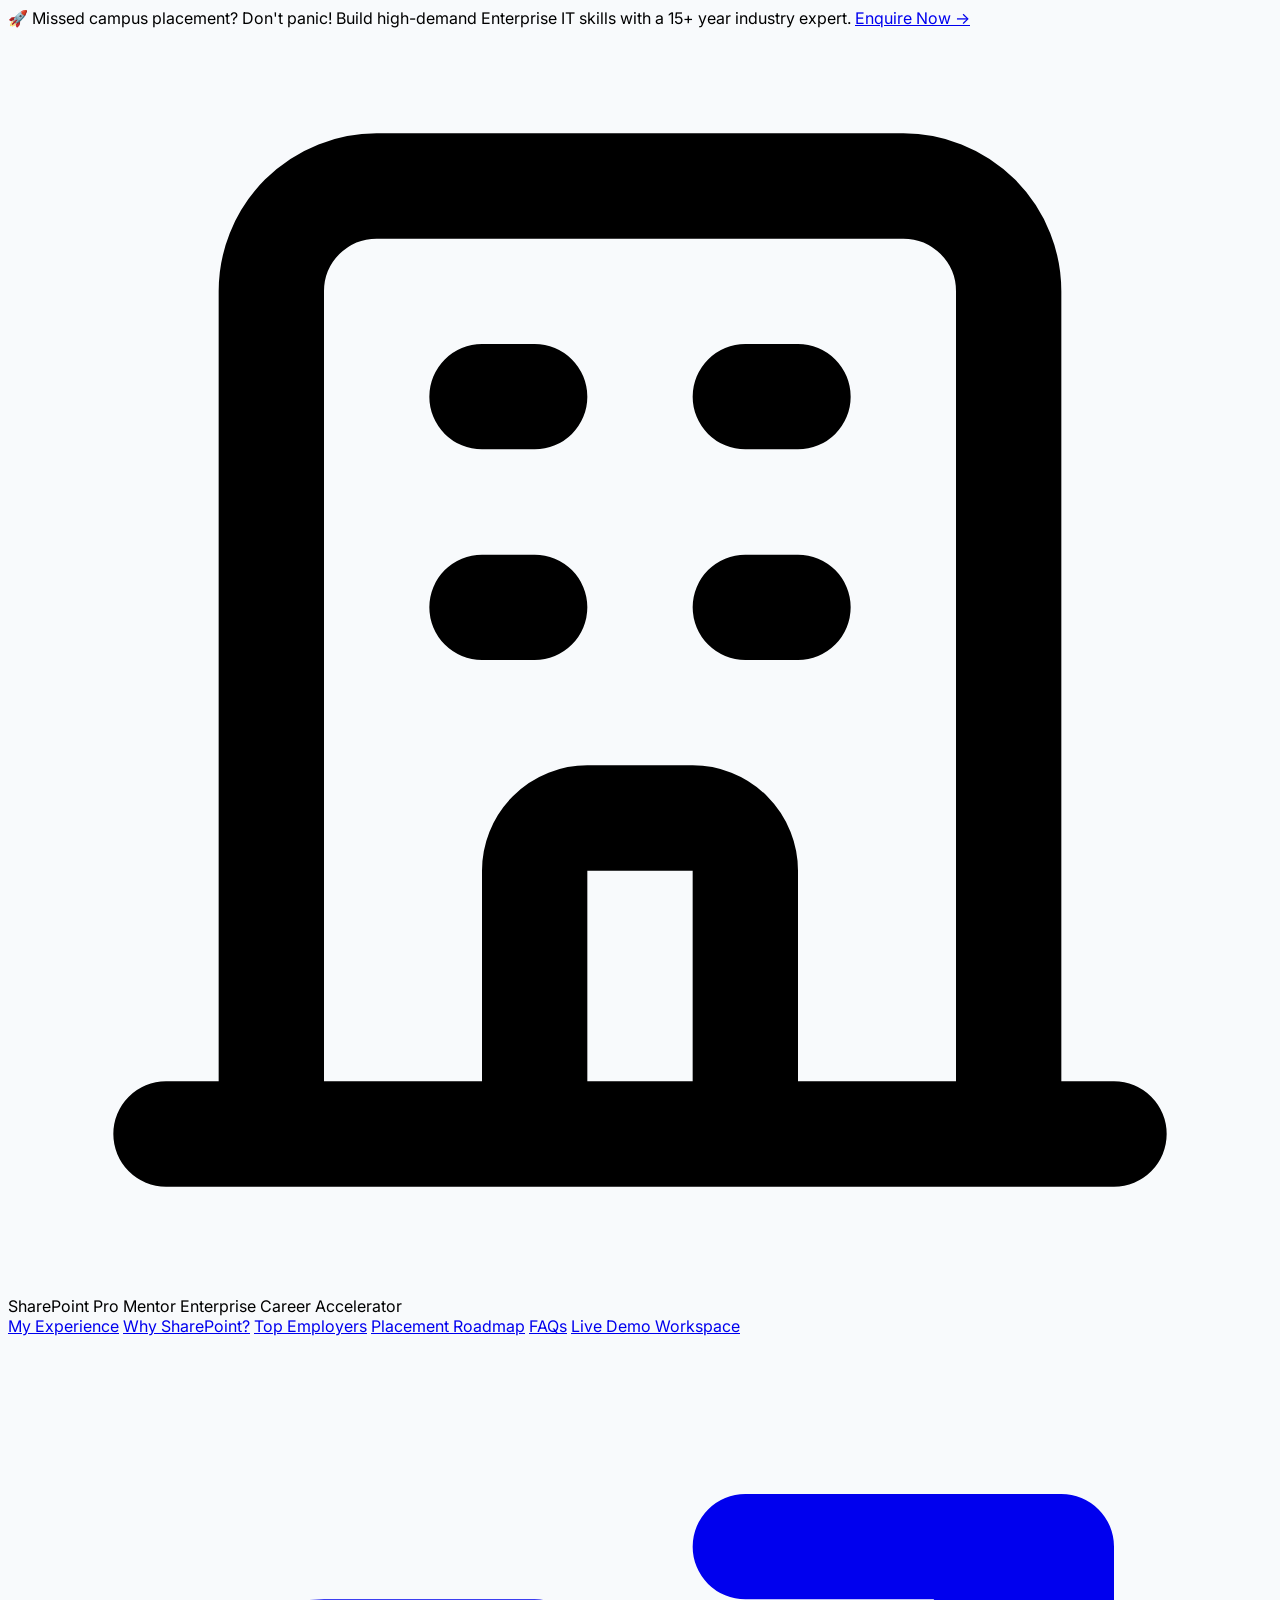
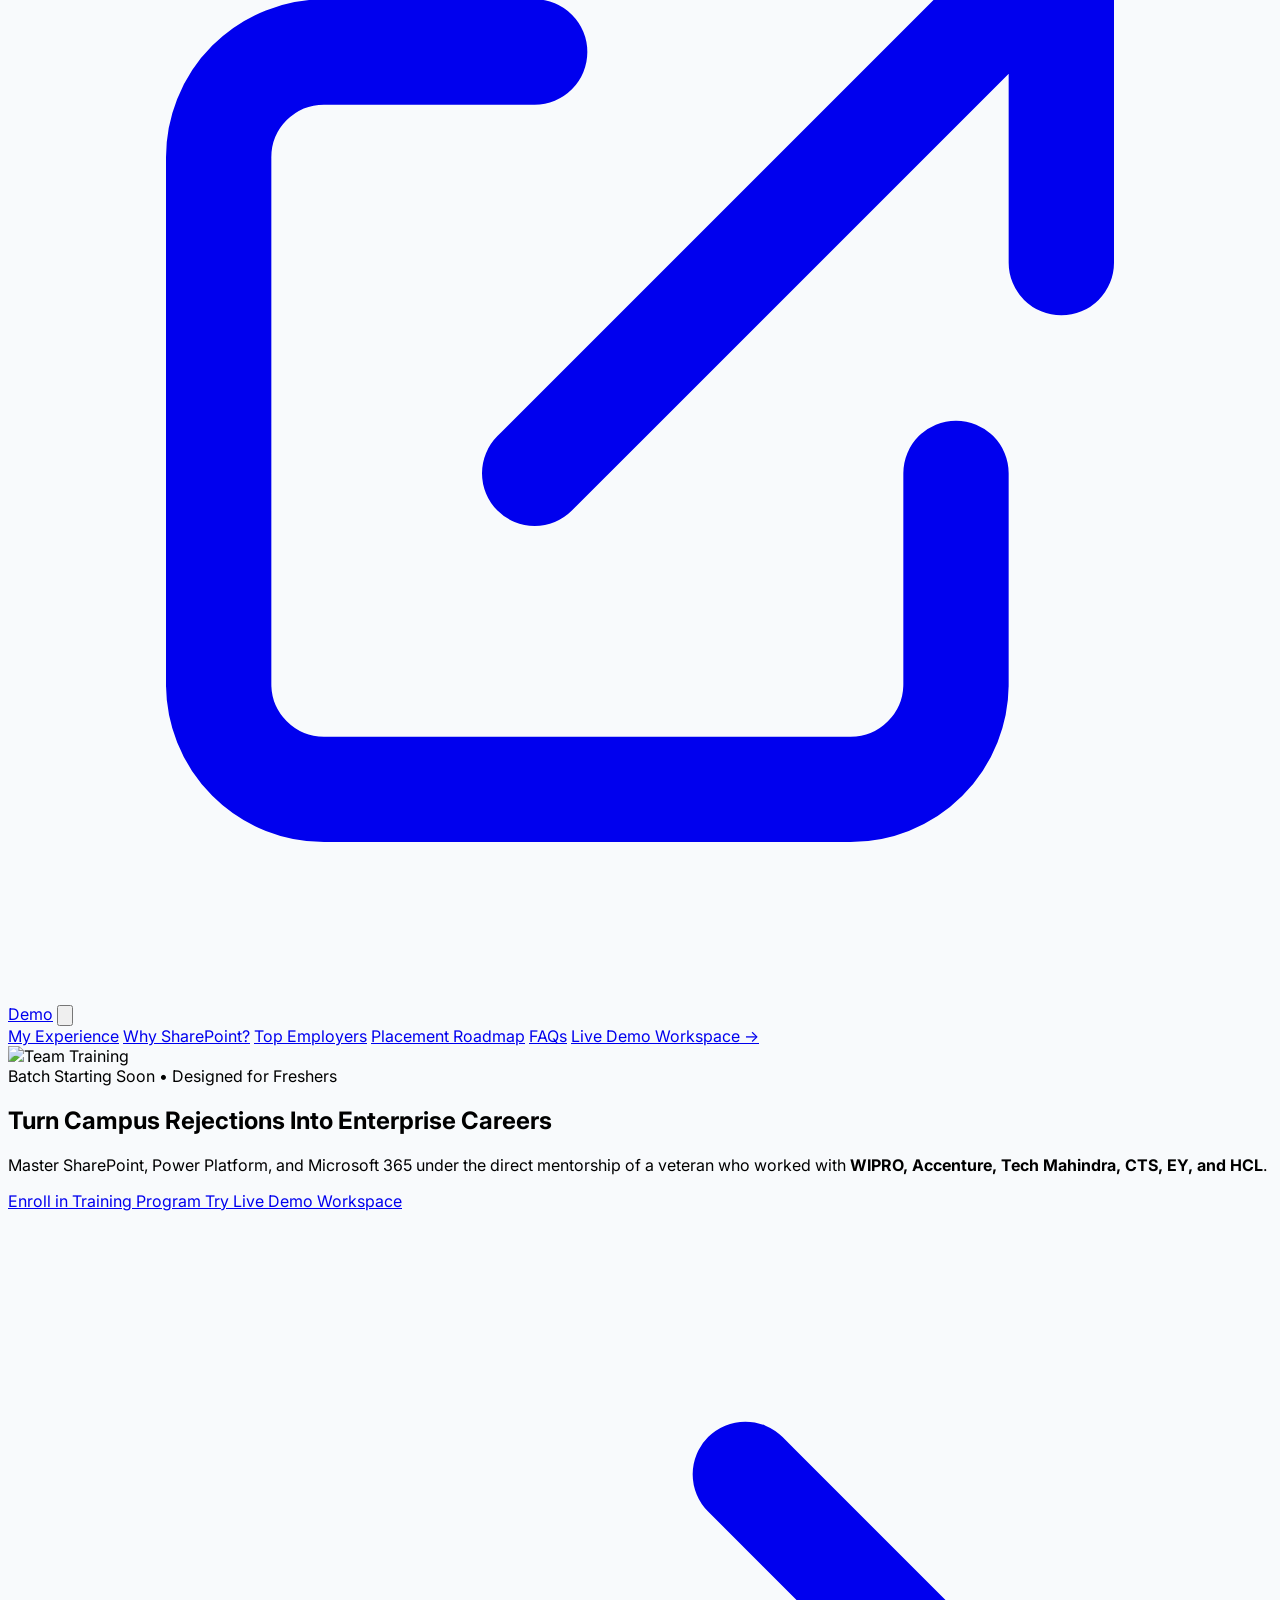
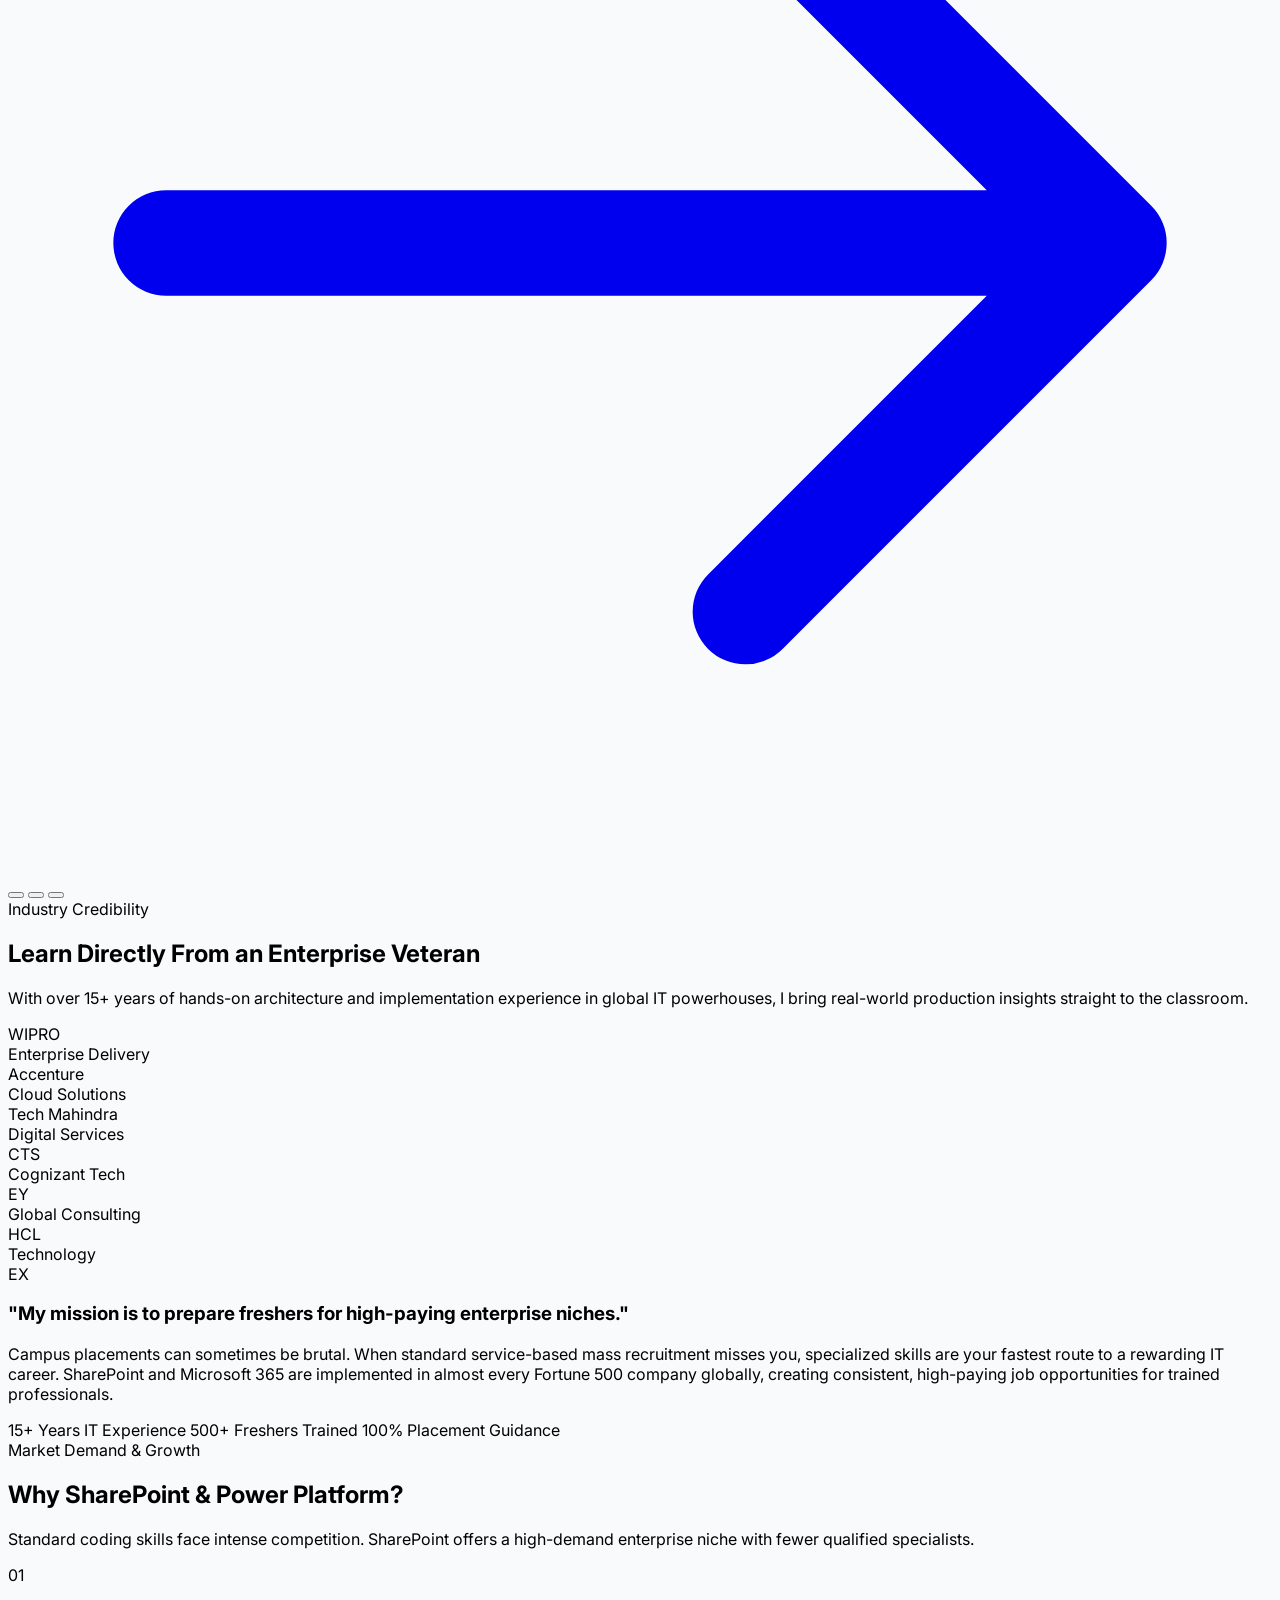
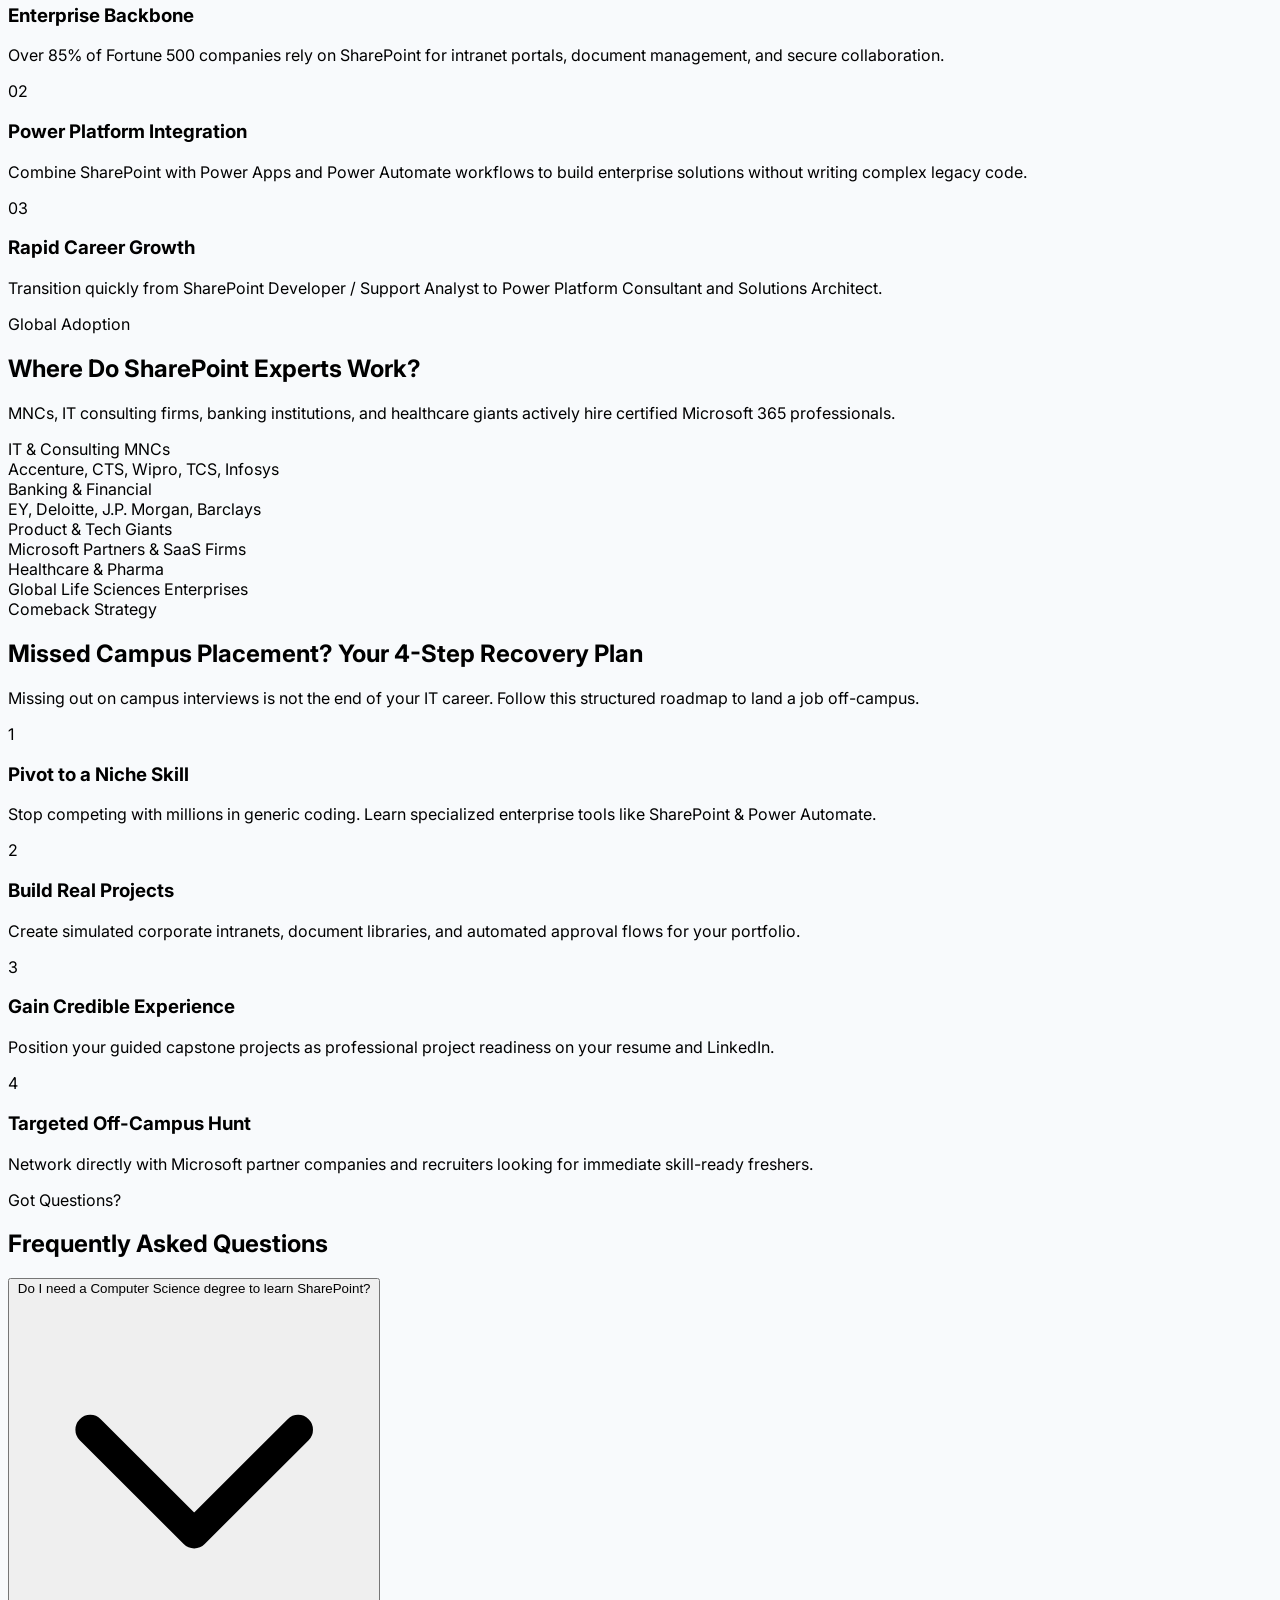
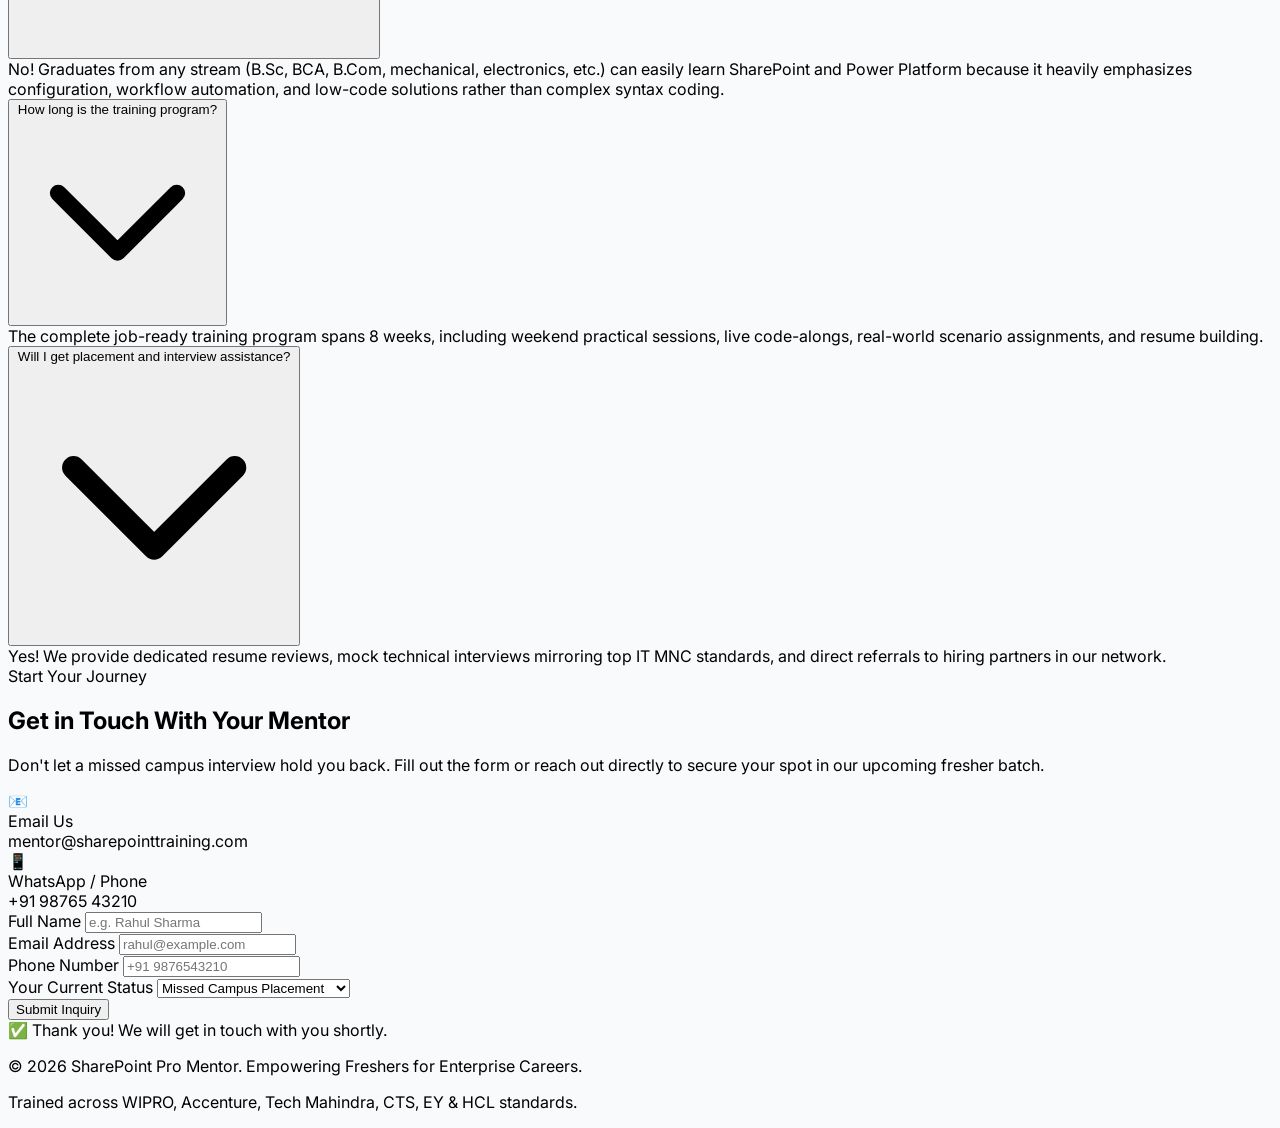
==== index.html @ c97e8684 "Add files via upload Initial commit" ====
<!DOCTYPE html>
<html lang="en" class="scroll-smooth">
<head>
    <meta charset="UTF-8">
    <meta name="viewport" content="width=device-width, initial-scale=1.0">
    <title>SharePoint & Power Platform Career Hub | Fresher Training</title>
    <!-- Tailwind CSS CDN -->
    <script src="https://cdn.tailwindcss.com"></script>
    <link href="https://fonts.googleapis.com/css2?family=Inter:wght@300;400;500;600;700;800&display=swap" rel="stylesheet">
    <style>
        body { font-family: 'Inter', sans-serif; transition: background-color 0.8s ease; }
        .slide { display: none; }
        .slide.active { display: block; }
        
        /* Scroll Reveal Animation Styles */
        .reveal {
            opacity: 0;
            transform: translateY(30px);
            transition: opacity 0.8s ease-out, transform 0.8s ease-out;
        }
        .reveal.active {
            opacity: 1;
            transform: translateY(0);
        }
    </style>
</head>
<body id="main-body" class="bg-slate-950 text-slate-800 antialiased selection:bg-indigo-600 selection:text-white">

    <!-- Top Announcement Bar (Dark) -->
    <div class="bg-gradient-to-r from-violet-900 via-indigo-900 to-cyan-900 text-white text-xs sm:text-sm font-medium py-2 px-4 text-center border-b border-indigo-800/50 sticky top-0 z-50">
        🚀 Missed campus placement? Don't panic! Build high-demand Enterprise IT skills with a 15+ year industry expert. 
        <a href="#contact" class="underline font-bold ml-2 text-cyan-300 hover:text-white">Enquire Now &rarr;</a>
    </div>

    <!-- Navigation Header (Glass) -->
    <header class="sticky top-[33px] sm:top-[37px] z-40 backdrop-blur-md bg-white/90 border-b border-slate-200 shadow-sm transition-all">
        <div class="max-w-7xl mx-auto px-4 sm:px-6 lg:px-8">
            <div class="flex items-center justify-between h-20">
                <!-- Logo -->
                <div class="flex items-center space-x-3">
                    <div class="w-10 h-10 rounded-xl bg-gradient-to-tr from-indigo-600 to-cyan-500 flex items-center justify-center shadow-lg shadow-indigo-500/20">
                        <svg class="w-6 h-6 text-white" fill="none" stroke="currentColor" viewBox="0 0 24 24"><path stroke-linecap="round" stroke-linejoin="round" stroke-width="2" d="M19 21V5a2 2 0 00-2-2H7a2 2 0 00-2 2v16m14 0h2m-2 0h-5m-9 0H3m2 0h5M9 7h1m-1 4h1m4-4h1m-1 4h1m-5 10v-5a1 1 0 011-1h2a1 1 0 011 1v5m-4 0h4"/></svg>
                    </div>
                    <div>
                        <span class="text-lg sm:text-xl font-extrabold bg-gradient-to-r from-indigo-900 to-cyan-800 bg-clip-text text-transparent">SharePoint Pro Mentor</span>
                        <span class="block text-xs text-indigo-600 font-medium">Enterprise Career Accelerator</span>
                    </div>
                </div>

                <!-- Desktop Nav -->
                <nav class="hidden md:flex items-center space-x-8 text-sm font-medium">
                    <a href="#mentor" class="nav-link text-slate-600 hover:text-indigo-600 transition">My Experience</a>
                    <a href="#why-sharepoint" class="nav-link text-slate-600 hover:text-indigo-600 transition">Why SharePoint?</a>
                    <a href="#employers" class="nav-link text-slate-600 hover:text-indigo-600 transition">Top Employers</a>
                    <a href="#roadmap" class="nav-link text-slate-600 hover:text-indigo-600 transition">Placement Roadmap</a>
                    <a href="#faq" class="nav-link text-slate-600 hover:text-indigo-600 transition">FAQs</a>
                    <a href="demo.html" target="_blank" class="px-4 py-2 rounded-xl bg-slate-100 border border-slate-200 text-indigo-700 hover:bg-slate-200 hover:border-indigo-300 transition font-semibold flex items-center gap-2">
                        <span>Live Demo Workspace</span>
                        <svg class="w-4 h-4" fill="none" stroke="currentColor" viewBox="0 0 24 24"><path stroke-linecap="round" stroke-linejoin="round" stroke-width="2" d="M10 6H6a2 2 0 00-2 2v10a2 2 0 002 2h10a2 2 0 002-2v-4M14 4h6m0 0v6m0-6L10 14"/></svg>
                    </a>
                </nav>

                <!-- Mobile Menu Button -->
                <div class="md:hidden flex items-center gap-2">
                    <a href="demo.html" target="_blank" class="px-3 py-1.5 rounded-lg bg-slate-100 text-indigo-700 text-xs font-semibold">Demo</a>
                    <button id="menu-btn" class="text-slate-700 hover:text-black focus:outline-none p-2">
                        <svg class="w-6 h-6" fill="none" stroke="currentColor" viewBox="0 0 24 24"><path stroke-linecap="round" stroke-linejoin="round" stroke-width="2" d="M4 6h16M4 12h16M4 18h16"/></svg>
                    </button>
                </div>
            </div>
        </div>

        <!-- Mobile Dropdown Menu -->
        <div id="mobile-menu" class="hidden md:hidden bg-white border-b border-slate-200 px-4 pt-2 pb-6 space-y-3">
            <a href="#mentor" class="block text-slate-700 hover:text-indigo-600 py-1 font-medium">My Experience</a>
            <a href="#why-sharepoint" class="block text-slate-700 hover:text-indigo-600 py-1 font-medium">Why SharePoint?</a>
            <a href="#employers" class="block text-slate-700 hover:text-indigo-600 py-1 font-medium">Top Employers</a>
            <a href="#roadmap" class="block text-slate-700 hover:text-indigo-600 py-1 font-medium">Placement Roadmap</a>
            <a href="#faq" class="block text-slate-700 hover:text-indigo-600 py-1 font-medium">FAQs</a>
            <a href="demo.html" target="_blank" class="block text-indigo-600 font-bold py-1">Live Demo Workspace &rarr;</a>
        </div>
    </header>

    <!-- Banner Slideshow Section (DARK) -->
    <section id="sec-banner" class="relative overflow-hidden bg-slate-950 min-h-[580px] sm:min-h-[640px] flex items-center text-white scroll-section pt-12" data-theme="dark">
        <!-- Slideshow Container -->
        <div id="slideshow" class="absolute inset-0 z-0">
            <!-- Slide 1 -->
            <div class="slide active absolute inset-0 transition-opacity duration-1000">
                <img src="https://images.unsplash.com/photo-1522071820081-009f0129c71c?auto=format&fit=crop&w=1920&q=80" alt="Team Training" class="w-full h-full object-cover opacity-45">
                <div class="absolute inset-0 bg-gradient-to-r from-slate-950 via-slate-950/85 to-slate-950/40"></div>
            </div>
            <!-- Slide 2 -->
            <div class="slide absolute inset-0 transition-opacity duration-1000">
                <img src="https://images.unsplash.com/photo-1531482615713-2afd69097998?auto=format&fit=crop&w=1920&q=80" alt="Cloud Collaboration" class="w-full h-full object-cover opacity-45">
                <div class="absolute inset-0 bg-gradient-to-r from-slate-950 via-slate-950/85 to-slate-950/40"></div>
            </div>
            <!-- Slide 3 -->
            <div class="slide absolute inset-0 transition-opacity duration-1000">
                <img src="https://images.unsplash.com/photo-1517245386807-bb43f82c33c4?auto=format&fit=crop&w=1920&q=80" alt="Enterprise IT Workspace" class="w-full h-full object-cover opacity-45">
                <div class="absolute inset-0 bg-gradient-to-r from-slate-950 via-slate-950/85 to-slate-950/40"></div>
            </div>
        </div>

        <!-- Slide Content Overlay -->
        <div class="relative z-10 max-w-7xl mx-auto px-4 sm:px-6 lg:px-8 py-20 w-full">
            <div class="max-w-2xl space-y-6 reveal">
                <div class="inline-flex items-center gap-2 px-3.5 py-1.5 rounded-full bg-indigo-500/20 border border-indigo-400/40 text-indigo-300 text-xs sm:text-sm font-semibold backdrop-blur-md">
                    <span class="w-2 h-2 rounded-full bg-cyan-400 animate-pulse"></span>
                    Batch Starting Soon • Designed for Freshers
                </div>
                <h1 class="text-3xl sm:text-5xl lg:text-6xl font-extrabold tracking-tight text-white leading-tight">
                    Turn Campus Rejections Into <span class="bg-gradient-to-r from-cyan-400 via-indigo-300 to-violet-400 bg-clip-text text-transparent">Enterprise Careers</span>
                </h1>
                <p class="text-base sm:text-lg text-slate-300 leading-relaxed">
                    Master SharePoint, Power Platform, and Microsoft 365 under the direct mentorship of a veteran who worked with <strong class="text-white">WIPRO, Accenture, Tech Mahindra, CTS, EY, and HCL</strong>.
                </p>
                <div class="flex flex-col sm:flex-row gap-4 pt-2">
                    <a href="#contact" class="px-8 py-4 rounded-xl bg-gradient-to-r from-indigo-600 via-indigo-500 to-cyan-500 text-white font-bold text-center shadow-xl shadow-indigo-600/30 hover:opacity-95 transition transform hover:-translate-y-0.5">
                        Enroll in Training Program
                    </a>
                    <a href="demo.html" target="_blank" class="px-8 py-4 rounded-xl bg-slate-900/90 backdrop-blur-md border border-slate-700 text-cyan-300 font-bold text-center hover:bg-slate-800 transition flex items-center justify-center gap-2">
                        <span>Try Live Demo Workspace</span>
                        <svg class="w-4 h-4" fill="none" stroke="currentColor" viewBox="0 0 24 24"><path stroke-linecap="round" stroke-linejoin="round" stroke-width="2" d="M14 5l7 7m0 0l-7 7m7-7H3"/></svg>
                    </a>
                </div>
                <!-- Slide Navigation Dots -->
                <div class="flex items-center gap-2 pt-4">
                    <button onclick="currentSlide(0)" class="slide-dot w-8 h-1.5 rounded-full bg-white/40 transition hover:bg-white"></button>
                    <button onclick="currentSlide(1)" class="slide-dot w-8 h-1.5 rounded-full bg-white/40 transition hover:bg-white"></button>
                    <button onclick="currentSlide(2)" class="slide-dot w-8 h-1.5 rounded-full bg-white/40 transition hover:bg-white"></button>
                </div>
            </div>
        </div>
    </section>

    <!-- Mentor Experience Section (LIGHT) - Added pt-28 to clear sticky header overlap -->
    <section id="mentor" class="py-20 pt-28 bg-slate-50 border-t border-slate-200 scroll-section" data-theme="light">
        <div class="max-w-7xl mx-auto px-4 sm:px-6 lg:px-8">
            <div class="text-center max-w-3xl mx-auto mb-16 space-y-4 reveal">
                <span class="text-xs uppercase tracking-widest text-indigo-600 font-bold">Industry Credibility</span>
                <h2 class="text-3xl sm:text-4xl font-extrabold text-slate-900">Learn Directly From an Enterprise Veteran</h2>
                <p class="text-slate-600 text-sm sm:text-base">With over 15+ years of hands-on architecture and implementation experience in global IT powerhouses, I bring real-world production insights straight to the classroom.</p>
            </div>

            <!-- Company Badges Grid -->
            <div class="grid grid-cols-2 sm:grid-cols-3 lg:grid-cols-6 gap-4 mb-12 reveal">
                <div class="p-6 rounded-2xl bg-white border border-slate-200 text-center hover:border-indigo-400 hover:shadow-lg transition group">
                    <div class="text-xl font-black text-slate-800 group-hover:text-indigo-600 transition">WIPRO</div>
                    <div class="text-xs text-slate-500 mt-1">Enterprise Delivery</div>
                </div>
                <div class="p-6 rounded-2xl bg-white border border-slate-200 text-center hover:border-indigo-400 hover:shadow-lg transition group">
                    <div class="text-xl font-black text-slate-800 group-hover:text-indigo-600 transition">Accenture</div>
                    <div class="text-xs text-slate-500 mt-1">Cloud Solutions</div>
                </div>
                <div class="p-6 rounded-2xl bg-white border border-slate-200 text-center hover:border-indigo-400 hover:shadow-lg transition group">
                    <div class="text-xl font-black text-slate-800 group-hover:text-indigo-600 transition">Tech Mahindra</div>
                    <div class="text-xs text-slate-500 mt-1">Digital Services</div>
                </div>
                <div class="p-6 rounded-2xl bg-white border border-slate-200 text-center hover:border-indigo-400 hover:shadow-lg transition group">
                    <div class="text-xl font-black text-slate-800 group-hover:text-indigo-600 transition">CTS</div>
                    <div class="text-xs text-slate-500 mt-1">Cognizant Tech</div>
                </div>
                <div class="p-6 rounded-2xl bg-white border border-slate-200 text-center hover:border-indigo-400 hover:shadow-lg transition group">
                    <div class="text-xl font-black text-slate-800 group-hover:text-indigo-600 transition">EY</div>
                    <div class="text-xs text-slate-500 mt-1">Global Consulting</div>
                </div>
                <div class="p-6 rounded-2xl bg-white border border-slate-200 text-center hover:border-indigo-400 hover:shadow-lg transition group">
                    <div class="text-xl font-black text-slate-800 group-hover:text-indigo-600 transition">HCL</div>
                    <div class="text-xs text-slate-500 mt-1">Technology</div>
                </div>
            </div>

            <!-- Mentor Bio Box -->
            <div class="p-8 sm:p-10 rounded-3xl bg-gradient-to-br from-white via-indigo-50/50 to-white border border-indigo-200 shadow-xl flex flex-col lg:flex-row items-center gap-8 reveal">
                <div class="w-32 h-32 sm:w-40 sm:h-40 rounded-2xl bg-gradient-to-tr from-indigo-600 to-cyan-500 flex items-center justify-center text-white text-4xl sm:text-5xl font-extrabold shadow-lg shrink-0">
                    EX
                </div>
                <div class="space-y-4 text-center lg:text-left">
                    <h3 class="text-2xl font-bold text-slate-900">"My mission is to prepare freshers for high-paying enterprise niches."</h3>
                    <p class="text-slate-600 text-sm sm:text-base leading-relaxed">
                        Campus placements can sometimes be brutal. When standard service-based mass recruitment misses you, specialized skills are your fastest route to a rewarding IT career. SharePoint and Microsoft 365 are implemented in almost every Fortune 500 company globally, creating consistent, high-paying job opportunities for trained professionals.
                    </p>
                    <div class="flex flex-wrap justify-center lg:justify-start gap-4 pt-2 text-xs font-semibold text-indigo-700">
                        <span class="px-3 py-1 rounded-full bg-indigo-50 border border-indigo-200">15+ Years IT Experience</span>
                        <span class="px-3 py-1 rounded-full bg-indigo-50 border border-indigo-200">500+ Freshers Trained</span>
                        <span class="px-3 py-1 rounded-full bg-indigo-50 border border-indigo-200">100% Placement Guidance</span>
                    </div>
                </div>
            </div>
        </div>
    </section>

    <!-- Why SharePoint Section (LIGHT) - Added pt-28 -->
    <section id="why-sharepoint" class="py-20 pt-28 bg-white scroll-section" data-theme="light">
        <div class="max-w-7xl mx-auto px-4 sm:px-6 lg:px-8">
            <div class="text-center max-w-3xl mx-auto mb-16 space-y-4 reveal">
                <span class="text-xs uppercase tracking-widest text-indigo-600 font-bold">Market Demand & Growth</span>
                <h2 class="text-3xl sm:text-4xl font-extrabold text-slate-900">Why SharePoint & Power Platform?</h2>
                <p class="text-slate-600 text-sm sm:text-base">Standard coding skills face intense competition. SharePoint offers a high-demand enterprise niche with fewer qualified specialists.</p>
            </div>

            <div class="grid grid-cols-1 md:grid-cols-3 gap-8 reveal">
                <div class="p-8 rounded-3xl bg-slate-50 border border-slate-200 hover:border-indigo-400 hover:shadow-xl transition group space-y-4">
                    <div class="w-12 h-12 rounded-xl bg-indigo-100 border border-indigo-200 flex items-center justify-center text-indigo-600 font-bold text-xl group-hover:scale-110 transition">
                        01
                    </div>
                    <h3 class="text-xl font-bold text-slate-900">Enterprise Backbone</h3>
                    <p class="text-slate-600 text-sm leading-relaxed">
                        Over 85% of Fortune 500 companies rely on SharePoint for intranet portals, document management, and secure collaboration.
                    </p>
                </div>
                <div class="p-8 rounded-3xl bg-slate-50 border border-slate-200 hover:border-indigo-400 hover:shadow-xl transition group space-y-4">
                    <div class="w-12 h-12 rounded-xl bg-cyan-100 border border-cyan-200 flex items-center justify-center text-cyan-700 font-bold text-xl group-hover:scale-110 transition">
                        02
                    </div>
                    <h3 class="text-xl font-bold text-slate-900">Power Platform Integration</h3>
                    <p class="text-slate-600 text-sm leading-relaxed">
                        Combine SharePoint with Power Apps and Power Automate workflows to build enterprise solutions without writing complex legacy code.
                    </p>
                </div>
                <div class="p-8 rounded-3xl bg-slate-50 border border-slate-200 hover:border-indigo-400 hover:shadow-xl transition group space-y-4">
                    <div class="w-12 h-12 rounded-xl bg-violet-100 border border-violet-200 flex items-center justify-center text-violet-700 font-bold text-xl group-hover:scale-110 transition">
                        03
                    </div>
                    <h3 class="text-xl font-bold text-slate-900">Rapid Career Growth</h3>
                    <p class="text-slate-600 text-sm leading-relaxed">
                        Transition quickly from SharePoint Developer / Support Analyst to Power Platform Consultant and Solutions Architect.
                    </p>
                </div>
            </div>
        </div>
    </section>

    <!-- Top Employers Section (LIGHT) - Added pt-28 -->
    <section id="employers" class="py-20 pt-28 bg-slate-50 border-t border-slate-200 scroll-section" data-theme="light">
        <div class="max-w-7xl mx-auto px-4 sm:px-6 lg:px-8">
            <div class="text-center max-w-3xl mx-auto mb-16 space-y-4 reveal">
                <span class="text-xs uppercase tracking-widest text-indigo-600 font-bold">Global Adoption</span>
                <h2 class="text-3xl sm:text-4xl font-extrabold text-slate-900">Where Do SharePoint Experts Work?</h2>
                <p class="text-slate-600 text-sm sm:text-base">MNCs, IT consulting firms, banking institutions, and healthcare giants actively hire certified Microsoft 365 professionals.</p>
            </div>

            <div class="grid grid-cols-2 sm:grid-cols-4 gap-6 text-center reveal">
                <div class="p-6 rounded-2xl bg-white border border-slate-200 shadow-sm hover:shadow-md transition">
                    <div class="font-bold text-slate-900 text-lg">IT & Consulting MNCs</div>
                    <div class="text-xs text-slate-500 mt-1">Accenture, CTS, Wipro, TCS, Infosys</div>
                </div>
                <div class="p-6 rounded-2xl bg-white border border-slate-200 shadow-sm hover:shadow-md transition">
                    <div class="font-bold text-slate-900 text-lg">Banking & Financial</div>
                    <div class="text-xs text-slate-500 mt-1">EY, Deloitte, J.P. Morgan, Barclays</div>
                </div>
                <div class="p-6 rounded-2xl bg-white border border-slate-200 shadow-sm hover:shadow-md transition">
                    <div class="font-bold text-slate-900 text-lg">Product & Tech Giants</div>
                    <div class="text-xs text-slate-500 mt-1">Microsoft Partners & SaaS Firms</div>
                </div>
                <div class="p-6 rounded-2xl bg-white border border-slate-200 shadow-sm hover:shadow-md transition">
                    <div class="font-bold text-slate-900 text-lg">Healthcare & Pharma</div>
                    <div class="text-xs text-slate-500 mt-1">Global Life Sciences Enterprises</div>
                </div>
            </div>
        </div>
    </section>

    <!-- Missed Placement Roadmap (LIGHT) - Added pt-28 -->
    <section id="roadmap" class="py-20 pt-28 bg-white scroll-section" data-theme="light">
        <div class="max-w-7xl mx-auto px-4 sm:px-6 lg:px-8">
            <div class="text-center max-w-3xl mx-auto mb-16 space-y-4 reveal">
                <span class="text-xs uppercase tracking-widest text-indigo-600 font-bold">Comeback Strategy</span>
                <h2 class="text-3xl sm:text-4xl font-extrabold text-slate-900">Missed Campus Placement? Your 4-Step Recovery Plan</h2>
                <p class="text-slate-600 text-sm sm:text-base">Missing out on campus interviews is not the end of your IT career. Follow this structured roadmap to land a job off-campus.</p>
            </div>

            <div class="grid grid-cols-1 md:grid-cols-2 lg:grid-cols-4 gap-8 reveal">
                <!-- Step 1 -->
                <div class="p-6 rounded-3xl bg-slate-50 border border-slate-200 relative space-y-4 shadow-sm hover:shadow-md transition">
                    <div class="absolute -top-4 left-6 w-8 h-8 rounded-full bg-indigo-600 text-white font-bold flex items-center justify-center text-sm shadow-md">1</div>
                    <h3 class="text-lg font-bold text-slate-900 pt-2">Pivot to a Niche Skill</h3>
                    <p class="text-slate-600 text-sm leading-relaxed">Stop competing with millions in generic coding. Learn specialized enterprise tools like SharePoint & Power Automate.</p>
                </div>
                <!-- Step 2 -->
                <div class="p-6 rounded-3xl bg-slate-50 border border-slate-200 relative space-y-4 shadow-sm hover:shadow-md transition">
                    <div class="absolute -top-4 left-6 w-8 h-8 rounded-full bg-cyan-600 text-white font-bold flex items-center justify-center text-sm shadow-md">2</div>
                    <h3 class="text-lg font-bold text-slate-900 pt-2">Build Real Projects</h3>
                    <p class="text-slate-600 text-sm leading-relaxed">Create simulated corporate intranets, document libraries, and automated approval flows for your portfolio.</p>
                </div>
                <!-- Step 3 -->
                <div class="p-6 rounded-3xl bg-slate-50 border border-slate-200 relative space-y-4 shadow-sm hover:shadow-md transition">
                    <div class="absolute -top-4 left-6 w-8 h-8 rounded-full bg-violet-600 text-white font-bold flex items-center justify-center text-sm shadow-md">3</div>
                    <h3 class="text-lg font-bold text-slate-900 pt-2">Gain Credible Experience</h3>
                    <p class="text-slate-600 text-sm leading-relaxed">Position your guided capstone projects as professional project readiness on your resume and LinkedIn.</p>
                </div>
                <!-- Step 4 -->
                <div class="p-6 rounded-3xl bg-slate-50 border border-slate-200 relative space-y-4 shadow-sm hover:shadow-md transition">
                    <div class="absolute -top-4 left-6 w-8 h-8 rounded-full bg-emerald-600 text-white font-bold flex items-center justify-center text-sm shadow-md">4</div>
                    <h3 class="text-lg font-bold text-slate-900 pt-2">Targeted Off-Campus Hunt</h3>
                    <p class="text-slate-600 text-sm leading-relaxed">Network directly with Microsoft partner companies and recruiters looking for immediate skill-ready freshers.</p>
                </div>
            </div>
        </div>
    </section>

    <!-- FAQ Section (LIGHT) - Added pt-28 -->
    <section id="faq" class="py-20 pt-28 bg-slate-50 border-t border-slate-200 scroll-section" data-theme="light">
        <div class="max-w-4xl mx-auto px-4 sm:px-6 lg:px-8">
            <div class="text-center mb-16 space-y-4 reveal">
                <span class="text-xs uppercase tracking-widest text-indigo-600 font-bold">Got Questions?</span>
                <h2 class="text-3xl sm:text-4xl font-extrabold text-slate-900">Frequently Asked Questions</h2>
            </div>

            <div class="space-y-4 reveal">
                <!-- FAQ 1 -->
                <div class="rounded-2xl bg-white border border-slate-200 overflow-hidden shadow-sm">
                    <button class="faq-btn w-full px-6 py-4 text-left font-semibold text-slate-900 flex justify-between items-center focus:outline-none">
                        <span>Do I need a Computer Science degree to learn SharePoint?</span>
                        <svg class="w-5 h-5 text-indigo-600 transform transition-transform duration-200" fill="none" stroke="currentColor" viewBox="0 0 24 24"><path stroke-linecap="round" stroke-linejoin="round" stroke-width="2" d="M19 9l-7 7-7-7"/></svg>
                    </button>
                    <div class="faq-content hidden px-6 pb-4 text-slate-600 text-sm leading-relaxed">
                        No! Graduates from any stream (B.Sc, BCA, B.Com, mechanical, electronics, etc.) can easily learn SharePoint and Power Platform because it heavily emphasizes configuration, workflow automation, and low-code solutions rather than complex syntax coding.
                    </div>
                </div>
                <!-- FAQ 2 -->
                <div class="rounded-2xl bg-white border border-slate-200 overflow-hidden shadow-sm">
                    <button class="faq-btn w-full px-6 py-4 text-left font-semibold text-slate-900 flex justify-between items-center focus:outline-none">
                        <span>How long is the training program?</span>
                        <svg class="w-5 h-5 text-indigo-600 transform transition-transform duration-200" fill="none" stroke="currentColor" viewBox="0 0 24 24"><path stroke-linecap="round" stroke-linejoin="round" stroke-width="2" d="M19 9l-7 7-7-7"/></svg>
                    </button>
                    <div class="faq-content hidden px-6 pb-4 text-slate-600 text-sm leading-relaxed">
                        The complete job-ready training program spans 8 weeks, including weekend practical sessions, live code-alongs, real-world scenario assignments, and resume building.
                    </div>
                </div>
                <!-- FAQ 3 -->
                <div class="rounded-2xl bg-white border border-slate-200 overflow-hidden shadow-sm">
                    <button class="faq-btn w-full px-6 py-4 text-left font-semibold text-slate-900 flex justify-between items-center focus:outline-none">
                        <span>Will I get placement and interview assistance?</span>
                        <svg class="w-5 h-5 text-indigo-600 transform transition-transform duration-200" fill="none" stroke="currentColor" viewBox="0 0 24 24"><path stroke-linecap="round" stroke-linejoin="round" stroke-width="2" d="M19 9l-7 7-7-7"/></svg>
                    </button>
                    <div class="faq-content hidden px-6 pb-4 text-slate-600 text-sm leading-relaxed">
                        Yes! We provide dedicated resume reviews, mock technical interviews mirroring top IT MNC standards, and direct referrals to hiring partners in our network.
                    </div>
                </div>
            </div>
        </div>
    </section>

    <!-- Contact & Inquiry Section (DARK) - Added pt-28 -->
    <section id="contact" class="py-20 pt-28 bg-slate-950 text-white border-t border-slate-900 scroll-section" data-theme="dark">
        <div class="max-w-7xl mx-auto px-4 sm:px-6 lg:px-8">
            <div class="grid grid-cols-1 lg:grid-cols-2 gap-12 items-center reveal">
                <div class="space-y-6">
                    <span class="text-xs uppercase tracking-widest text-cyan-400 font-bold">Start Your Journey</span>
                    <h2 class="text-3xl sm:text-4xl font-extrabold text-white">Get in Touch With Your Mentor</h2>
                    <p class="text-slate-300 text-sm sm:text-base leading-relaxed">
                        Don't let a missed campus interview hold you back. Fill out the form or reach out directly to secure your spot in our upcoming fresher batch.
                    </p>
                    <div class="space-y-4 pt-2 text-slate-300">
                        <div class="flex items-center gap-3">
                            <div class="w-10 h-10 rounded-xl bg-indigo-600/20 border border-indigo-500/30 flex items-center justify-center text-indigo-400">📧</div>
                            <div>
                                <div class="text-xs text-slate-500">Email Us</div>
                                <div class="font-semibold text-white">mentor@sharepointtraining.com</div>
                            </div>
                        </div>
                        <div class="flex items-center gap-3">
                            <div class="w-10 h-10 rounded-xl bg-cyan-600/20 border border-cyan-500/30 flex items-center justify-center text-cyan-400">📱</div>
                            <div>
                                <div class="text-xs text-slate-500">WhatsApp / Phone</div>
                                <div class="font-semibold text-white">+91 98765 43210</div>
                            </div>
                        </div>
                    </div>
                </div>

                <!-- Form Card -->
                <div class="p-8 rounded-3xl bg-slate-900 border border-slate-800 shadow-2xl">
                    <form id="inquiry-form" class="space-y-4">
                        <div>
                            <label class="block text-xs font-semibold text-slate-400 mb-1">Full Name</label>
                            <input type="text" id="name" required class="w-full px-4 py-3 rounded-xl bg-slate-950 border border-slate-800 text-white focus:outline-none focus:border-indigo-500 transition text-sm" placeholder="e.g. Rahul Sharma">
                        </div>
                        <div>
                            <label class="block text-xs font-semibold text-slate-400 mb-1">Email Address</label>
                            <input type="email" id="email" required class="w-full px-4 py-3 rounded-xl bg-slate-950 border border-slate-800 text-white focus:outline-none focus:border-indigo-500 transition text-sm" placeholder="rahul@example.com">
                        </div>
                        <div>
                            <label class="block text-xs font-semibold text-slate-400 mb-1">Phone Number</label>
                            <input type="tel" id="phone" required class="w-full px-4 py-3 rounded-xl bg-slate-950 border border-slate-800 text-white focus:outline-none focus:border-indigo-500 transition text-sm" placeholder="+91 9876543210">
                        </div>
                        <div>
                            <label class="block text-xs font-semibold text-slate-400 mb-1">Your Current Status</label>
                            <select id="status" class="w-full px-4 py-3 rounded-xl bg-slate-950 border border-slate-800 text-white focus:outline-none focus:border-indigo-500 transition text-sm">
                                <option>Missed Campus Placement</option>
                                <option>Recent Graduate (Fresher)</option>
                                <option>IT Support Looking to Switch</option>
                                <option>Other</option>
                            </select>
                        </div>
                        <button type="submit" class="w-full py-4 rounded-xl bg-gradient-to-r from-indigo-600 to-cyan-500 text-white font-bold shadow-lg shadow-indigo-600/30 hover:opacity-95 transition">
                            Submit Inquiry
                        </button>
                        <div id="form-success" class="hidden text-center text-emerald-400 text-xs font-semibold pt-2">
                            ✅ Thank you! We will get in touch with you shortly.
                        </div>
                    </form>
                </div>
            </div>
        </div>
    </section>

    <!-- Footer (DARK) -->
    <footer class="py-10 bg-slate-950 text-slate-400 border-t border-slate-900 text-center text-xs">
        <div class="max-w-7xl mx-auto px-4 space-y-2">
            <p>&copy; 2026 SharePoint Pro Mentor. Empowering Freshers for Enterprise Careers.</p>
            <p class="text-slate-500">Trained across WIPRO, Accenture, Tech Mahindra, CTS, EY & HCL standards.</p>
        </div>
    </footer>

    <!-- JavaScript for Dynamic Scroll Backgrounds, Reveal Effects, Slideshow, & Form -->
    <script>
        // Mobile Menu Toggle
        const menuBtn = document.getElementById('menu-btn');
        const mobileMenu = document.getElementById('mobile-menu');
        menuBtn.addEventListener('click', () => {
            mobileMenu.classList.toggle('hidden');
        });

        // Dynamic Scroll Background Transition & Active Nav Highlighting
        const sections = document.querySelectorAll('.scroll-section');
        const mainBody = document.getElementById('main-body');
        const navLinks = document.querySelectorAll('.nav-link');

        window.addEventListener('scroll', () => {
            let currentScroll = window.scrollY + 250;

            sections.forEach(section => {
                const sectionTop = section.offsetTop;
                const sectionHeight = section.offsetHeight;
                const sectionId = section.getAttribute('id');
                const theme = section.getAttribute('data-theme');

                if (currentScroll >= sectionTop && currentScroll < sectionTop + sectionHeight) {
                    // Update body background color based on section theme
                    if (theme === 'dark') {
                        mainBody.style.backgroundColor = '#020617'; // slate-950
                    } else {
                        mainBody.style.backgroundColor = '#f8fafc'; // slate-50
                    }

                    // Highlight corresponding nav link
                    navLinks.forEach(link => {
                        link.classList.remove('text-indigo-600', 'font-bold');
                        if (link.getAttribute('href') === '#' + sectionId) {
                            link.classList.add('text-indigo-600', 'font-bold');
                        }
                    });
                }
            });
        });

        // Scroll Reveal Animation Observer
        const revealElements = document.querySelectorAll('.reveal');
        const revealObserver = new IntersectionObserver((entries, observer) => {
            entries.forEach(entry => {
                if (entry.isIntersecting) {
                    entry.target.classList.add('active');
                }
            });
        }, { threshold: 0.15 });

        revealElements.forEach(el => revealObserver.observe(el));

        // Banner Slideshow Logic
        let slideIndex = 0;
        const slides = document.querySelectorAll('.slide');
        const dots = document.querySelectorAll('.slide-dot');

        function showSlide(n) {
            slides.forEach(slide => slide.classList.remove('active'));
            dots.forEach(dot => dot.classList.remove('bg-white'));
            dots.forEach(dot => dot.classList.add('bg-white/40'));

            slideIndex = (n + slides.length) % slides.length;
            slides[slideIndex].classList.add('active');
            dots[slideIndex].classList.remove('bg-white/40');
            dots[slideIndex].classList.add('bg-white');
        }

        function currentSlide(n) {
            showSlide(n);
        }

        setInterval(() => {
            showSlide(slideIndex + 1);
        }, 5000);

        if(dots.length > 0) {
            dots[0].classList.remove('bg-white/40');
            dots[0].classList.add('bg-white');
        }

        // FAQ Accordion
        const faqBtns = document.querySelectorAll('.faq-btn');
        faqBtns.forEach(btn => {
            btn.addEventListener('click', () => {
                const content = btn.nextElementSibling;
                const icon = btn.querySelector('svg');
                content.classList.toggle('hidden');
                icon.classList.toggle('rotate-180');
            });
        });

        // Contact Form Submission
        const form = document.getElementById('inquiry-form');
        const successMsg = document.getElementById('form-success');
        form.addEventListener('submit', (e) => {
            e.preventDefault();
            successMsg.classList.remove('hidden');
            form.reset();
            setTimeout(() => {
                successMsg.classList.add('hidden');
            }, 6000);
        });
    </script>
</body>
</html>
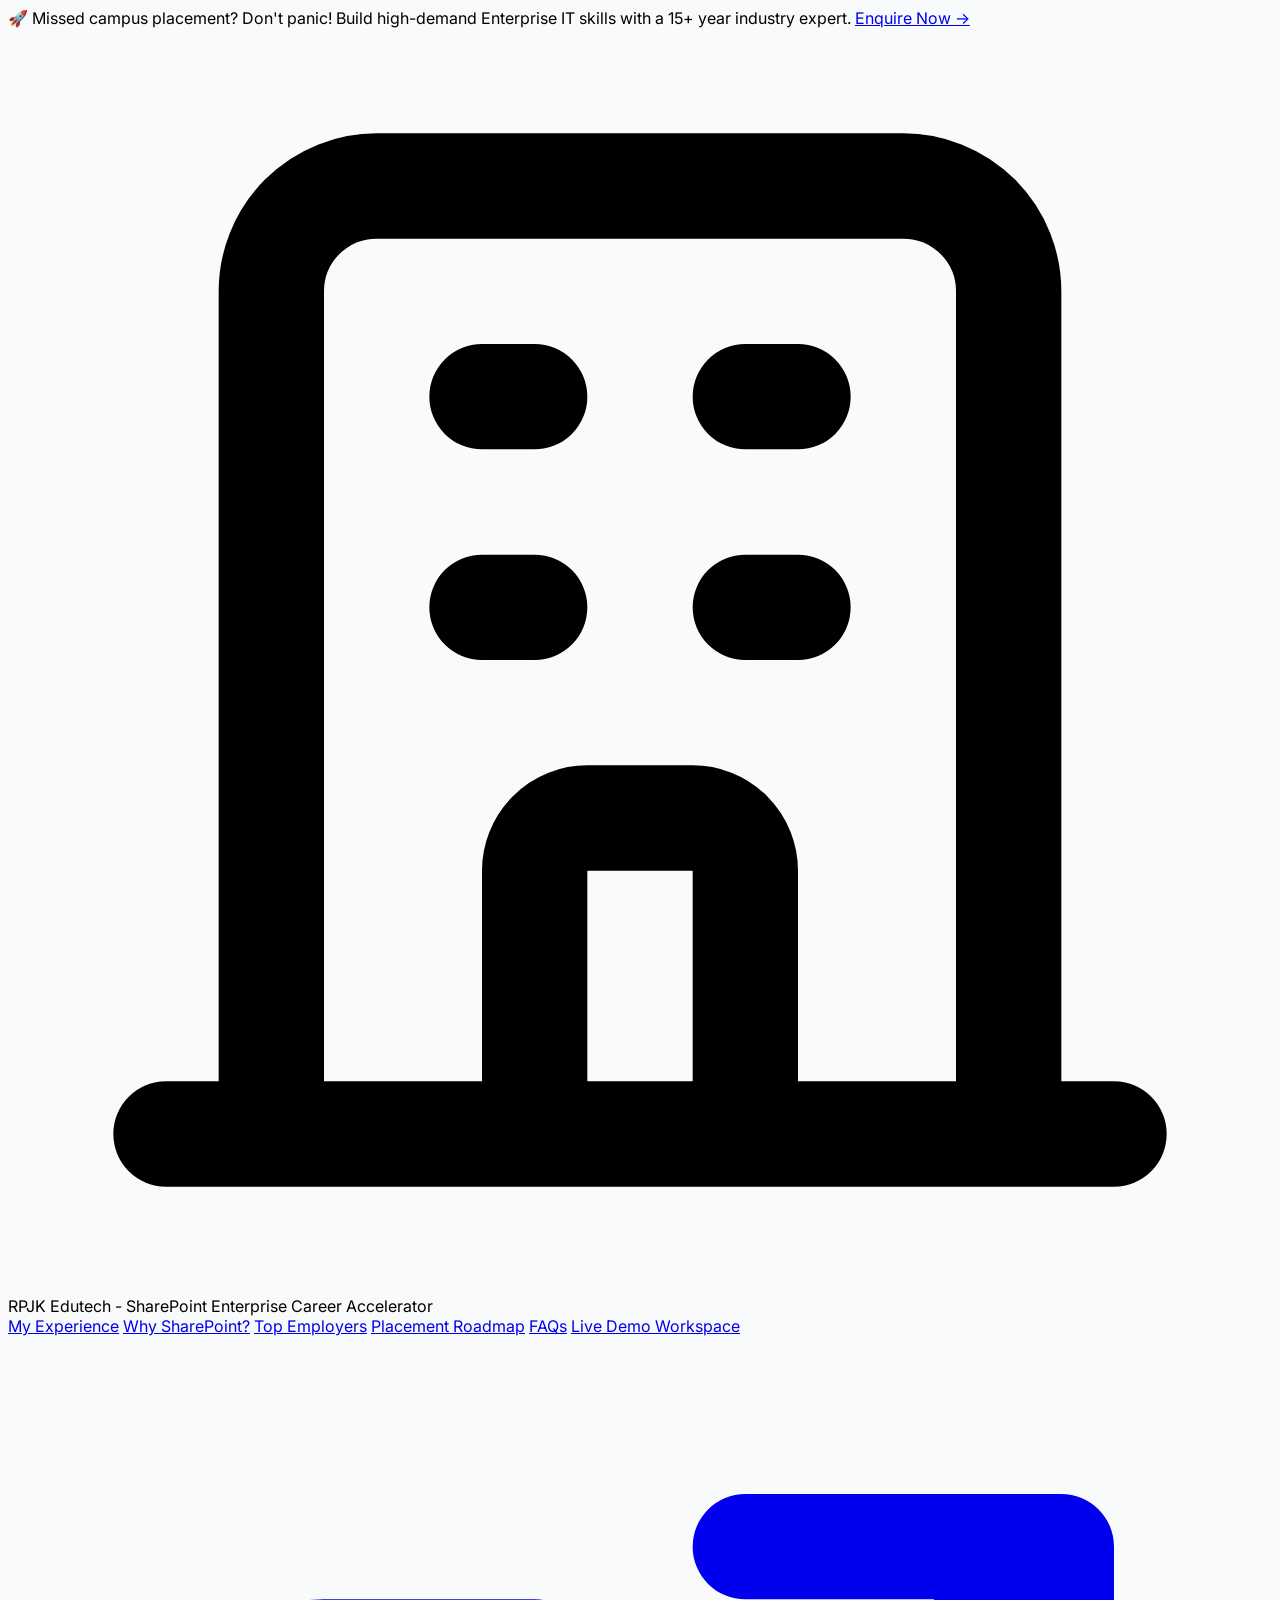
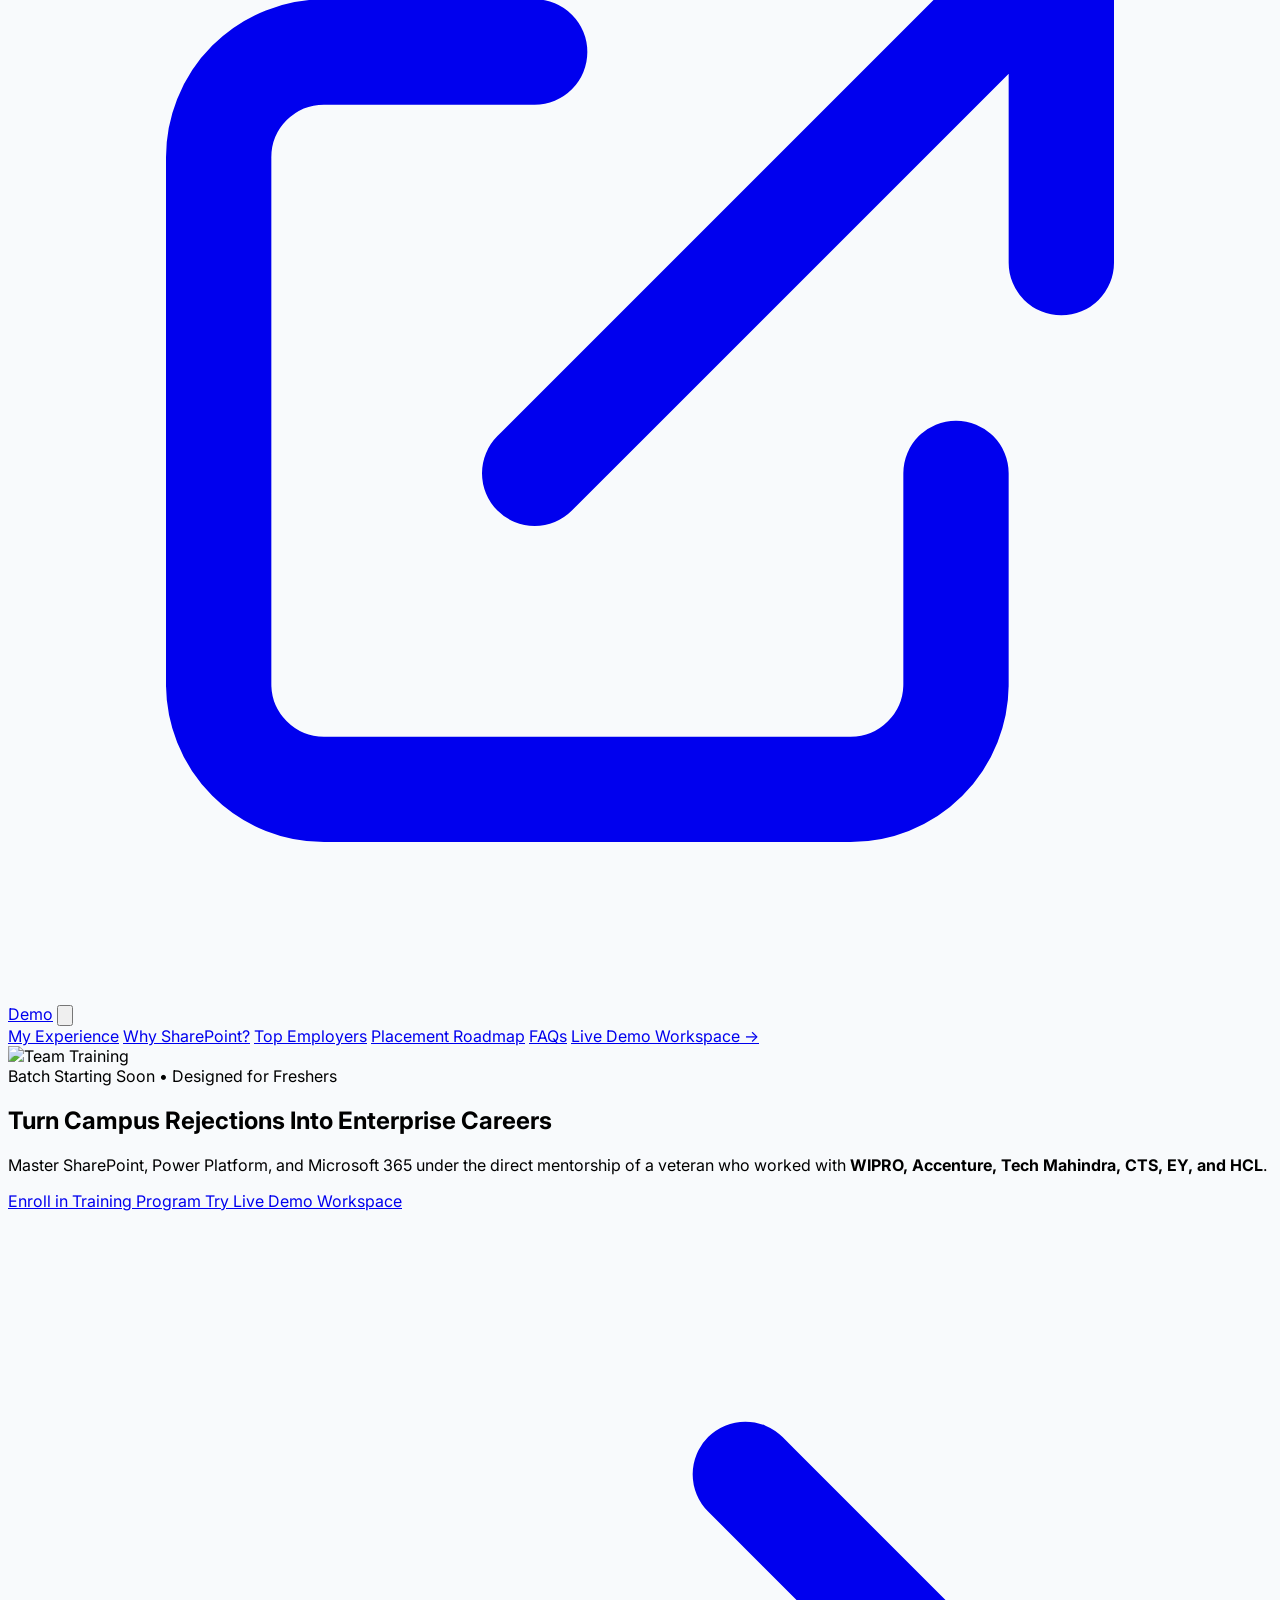
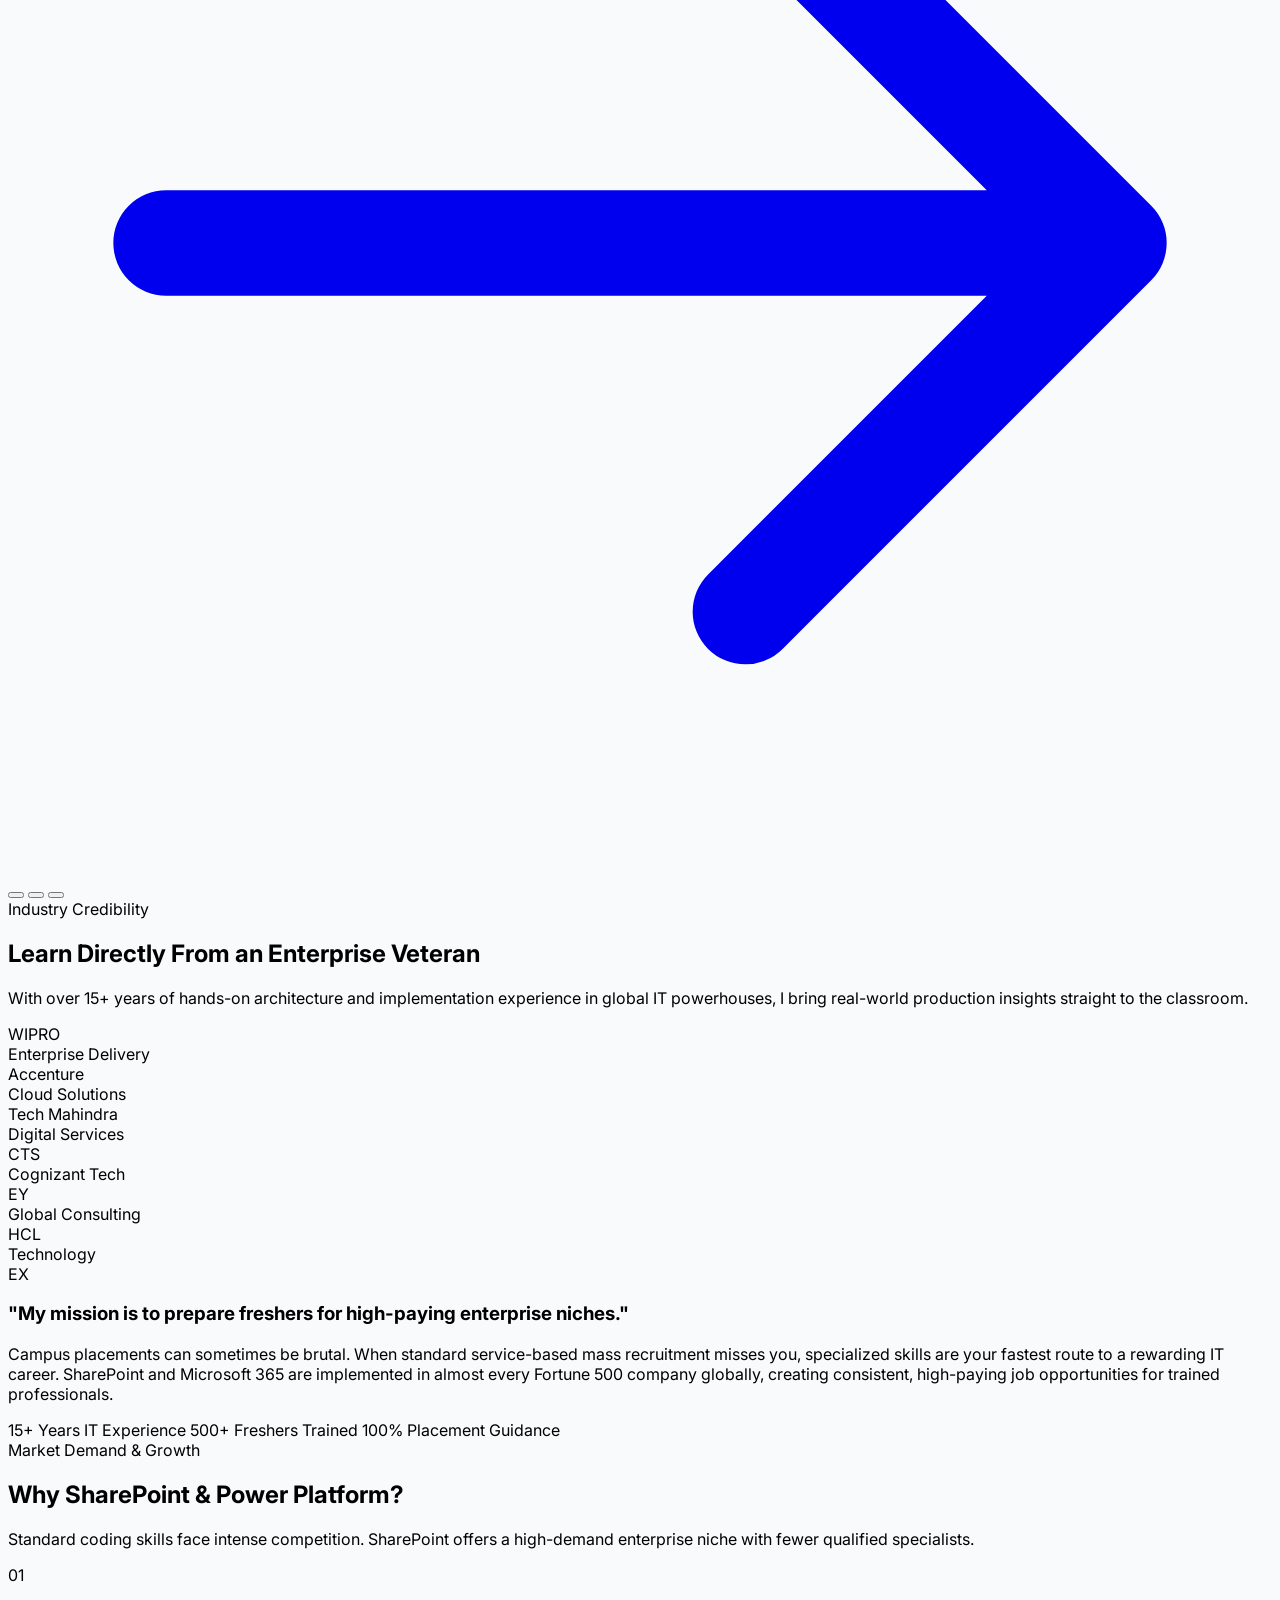
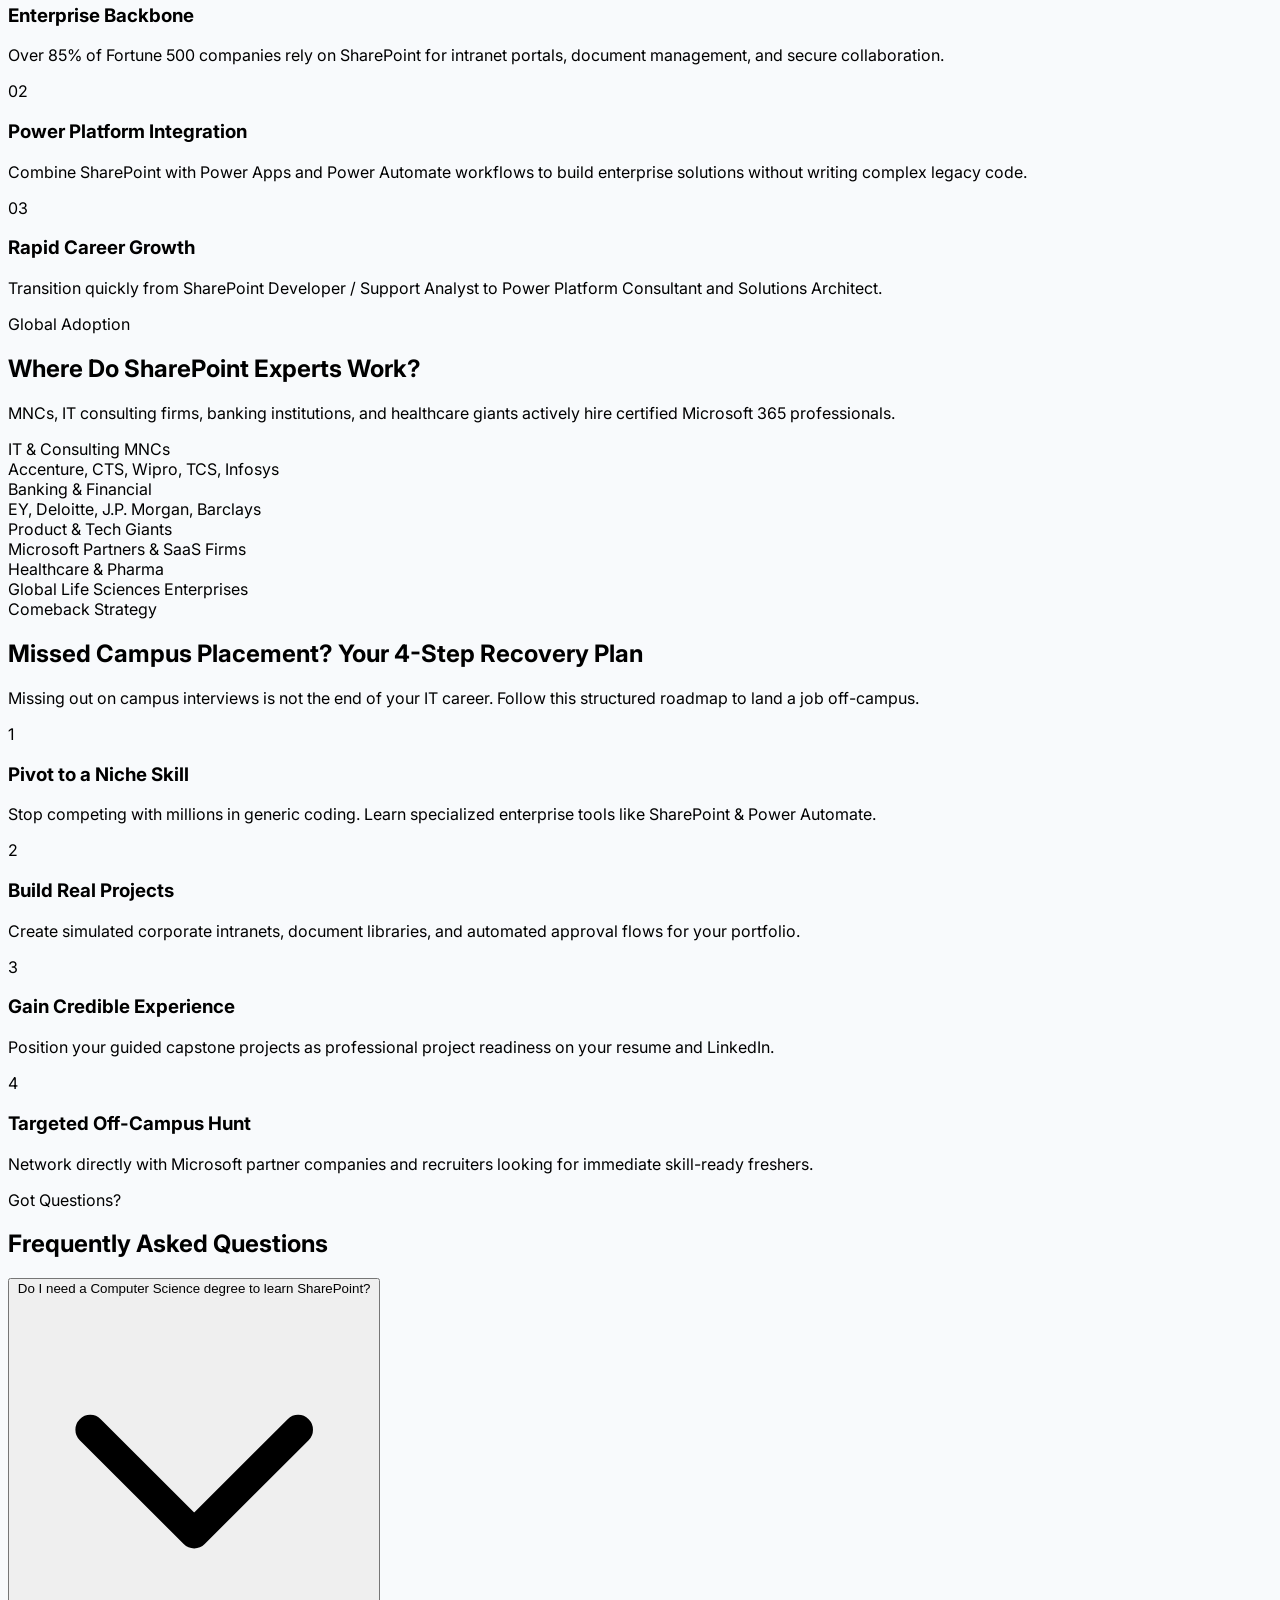
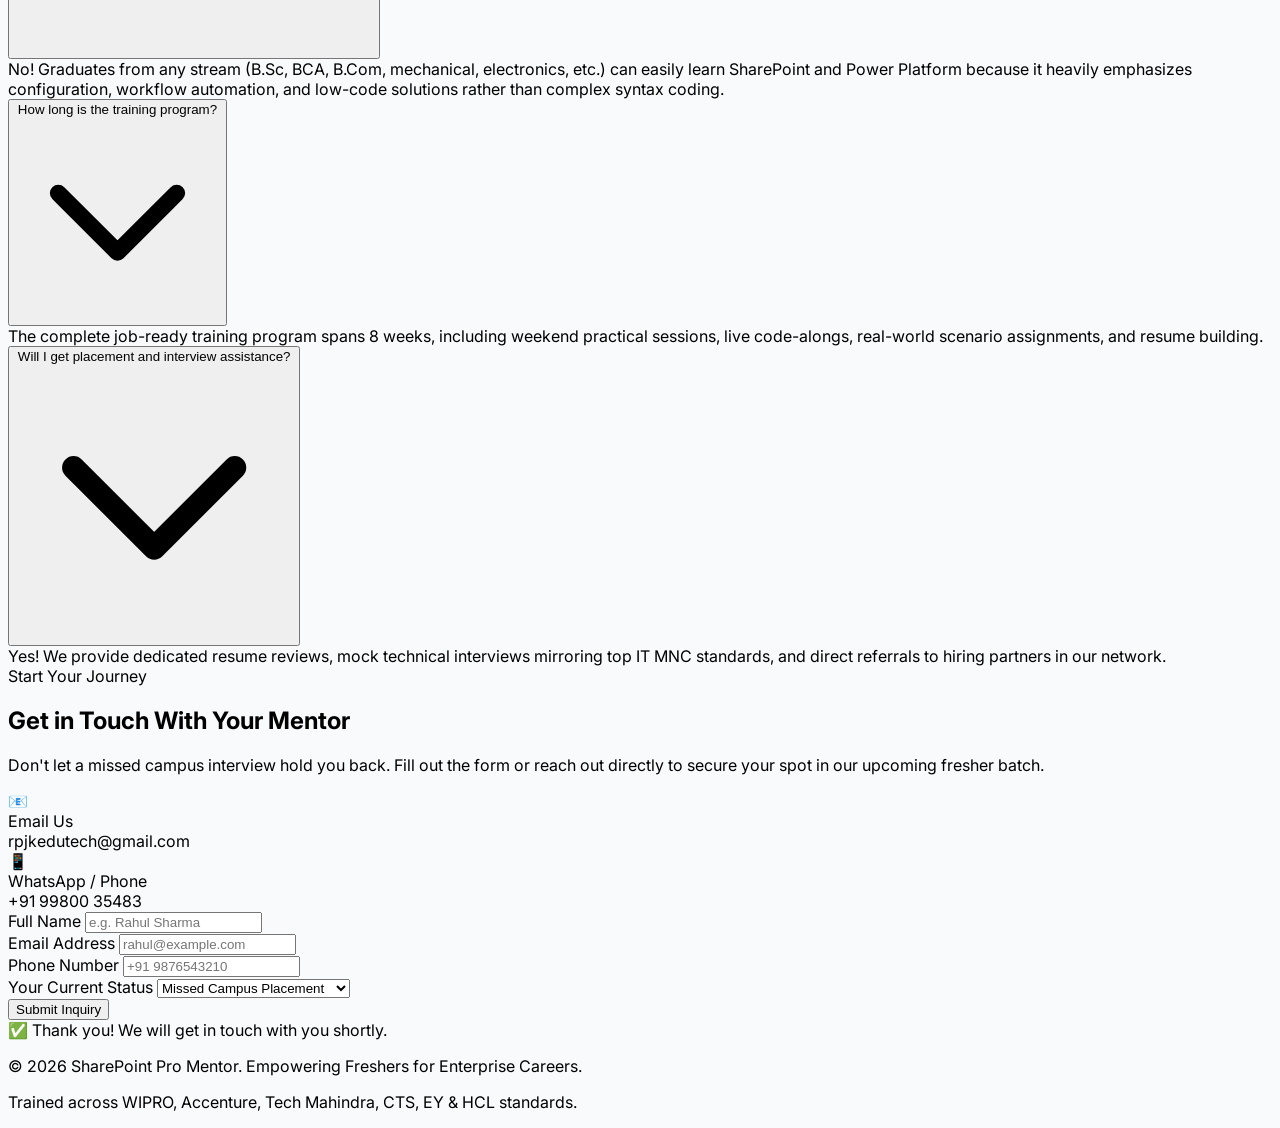
==== commit 4bc98ee9: "Add files via upload After change" ====
--- a/index.html
+++ b/index.html
@@ -42,7 +42,7 @@
                         <svg class="w-6 h-6 text-white" fill="none" stroke="currentColor" viewBox="0 0 24 24"><path stroke-linecap="round" stroke-linejoin="round" stroke-width="2" d="M19 21V5a2 2 0 00-2-2H7a2 2 0 00-2 2v16m14 0h2m-2 0h-5m-9 0H3m2 0h5M9 7h1m-1 4h1m4-4h1m-1 4h1m-5 10v-5a1 1 0 011-1h2a1 1 0 011 1v5m-4 0h4"/></svg>
                     </div>
                     <div>
-                        <span class="text-lg sm:text-xl font-extrabold bg-gradient-to-r from-indigo-900 to-cyan-800 bg-clip-text text-transparent">SharePoint Pro Mentor</span>
+                        <span class="text-lg sm:text-xl font-extrabold bg-gradient-to-r from-indigo-900 to-cyan-800 bg-clip-text text-transparent">RPJK Edutech - SharePoint</span>
                         <span class="block text-xs text-indigo-600 font-medium">Enterprise Career Accelerator</span>
                     </div>
                 </div>
@@ -358,14 +358,14 @@
                             <div class="w-10 h-10 rounded-xl bg-indigo-600/20 border border-indigo-500/30 flex items-center justify-center text-indigo-400">📧</div>
                             <div>
                                 <div class="text-xs text-slate-500">Email Us</div>
-                                <div class="font-semibold text-white">mentor@sharepointtraining.com</div>
+                                <div class="font-semibold text-white">rpjkedutech@gmail.com</div>
                             </div>
                         </div>
                         <div class="flex items-center gap-3">
                             <div class="w-10 h-10 rounded-xl bg-cyan-600/20 border border-cyan-500/30 flex items-center justify-center text-cyan-400">📱</div>
                             <div>
                                 <div class="text-xs text-slate-500">WhatsApp / Phone</div>
-                                <div class="font-semibold text-white">+91 98765 43210</div>
+                                <div class="font-semibold text-white">+91 99800 35483</div>
                             </div>
                         </div>
                     </div>
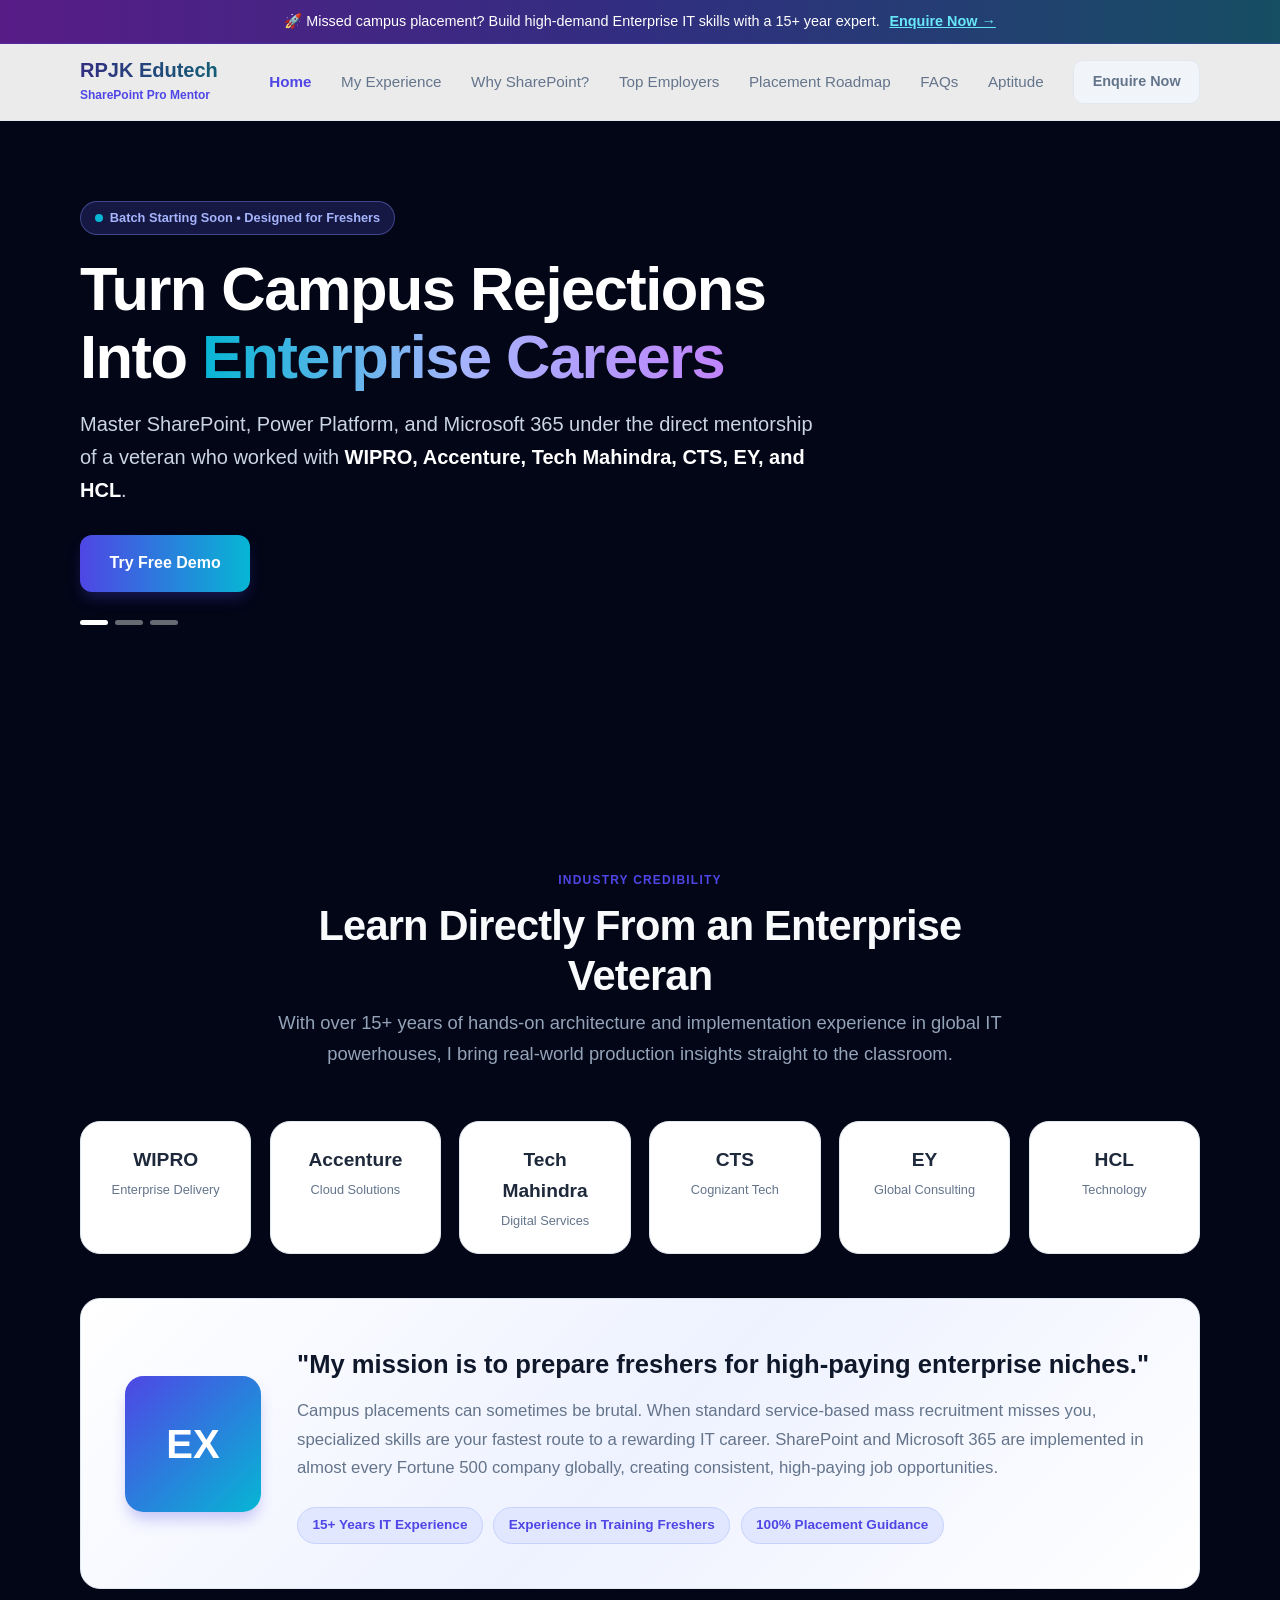
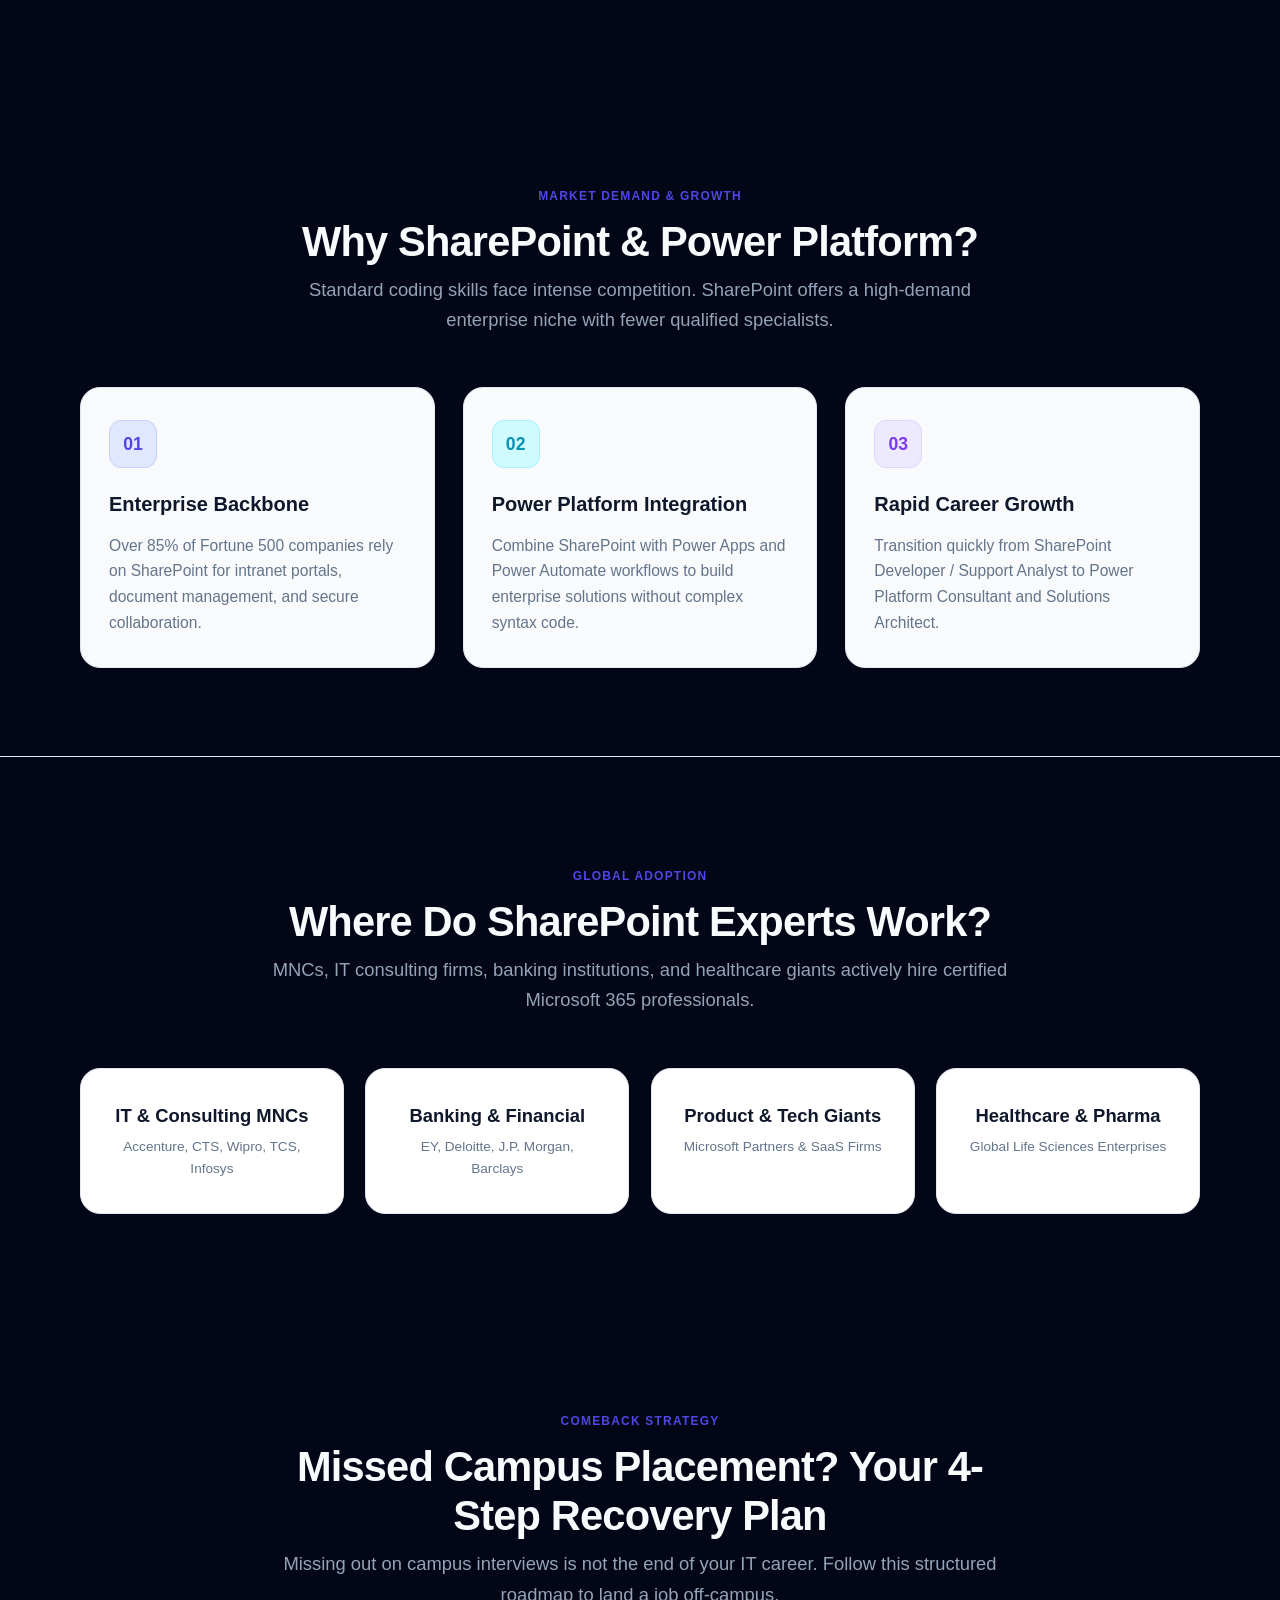
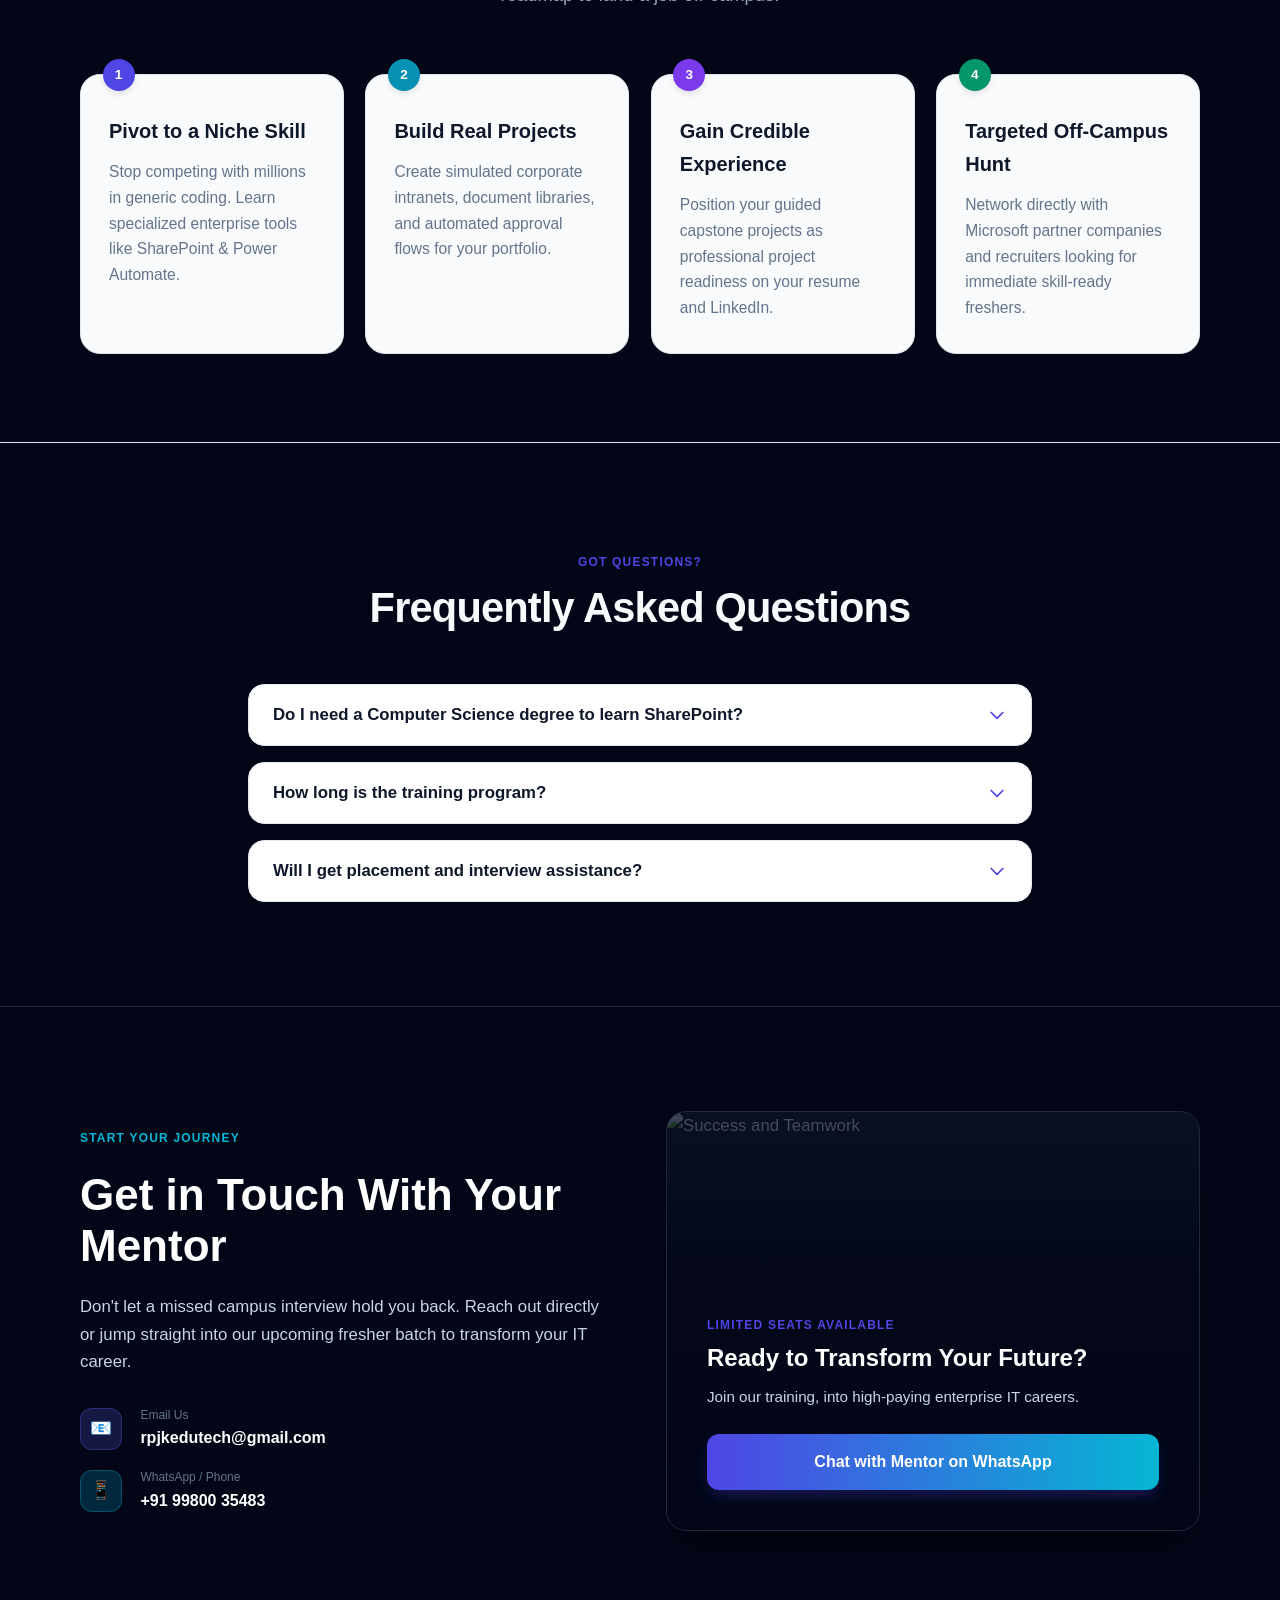
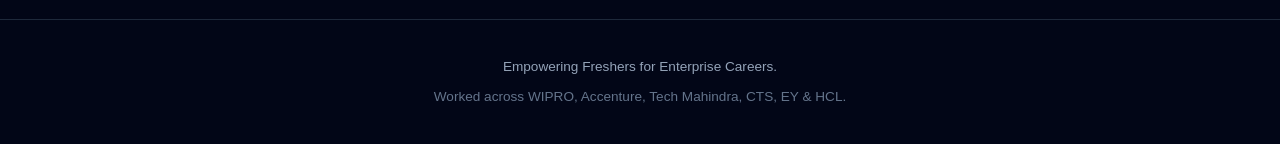
==== commit d7d340a6: "Add files via upload Added Initial Site Launch." ====
--- a/index.html
+++ b/index.html
@@ -1,525 +1,346 @@
 <!DOCTYPE html>
-<html lang="en" class="scroll-smooth">
+<html lang="en">
 <head>
     <meta charset="UTF-8">
     <meta name="viewport" content="width=device-width, initial-scale=1.0">
     <title>SharePoint & Power Platform Career Hub | Fresher Training</title>
-    <!-- Tailwind CSS CDN -->
-    <script src="https://cdn.tailwindcss.com"></script>
-    <link href="https://fonts.googleapis.com/css2?family=Inter:wght@300;400;500;600;700;800&display=swap" rel="stylesheet">
-    <style>
-        body { font-family: 'Inter', sans-serif; transition: background-color 0.8s ease; }
-        .slide { display: none; }
-        .slide.active { display: block; }
-        
-        /* Scroll Reveal Animation Styles */
-        .reveal {
-            opacity: 0;
-            transform: translateY(30px);
-            transition: opacity 0.8s ease-out, transform 0.8s ease-out;
-        }
-        .reveal.active {
-            opacity: 1;
-            transform: translateY(0);
-        }
-    </style>
+    <link rel="stylesheet" href="SP_SiteAssets/CSS/index.css">
 </head>
-<body id="main-body" class="bg-slate-950 text-slate-800 antialiased selection:bg-indigo-600 selection:text-white">
-
-    <!-- Top Announcement Bar (Dark) -->
-    <div class="bg-gradient-to-r from-violet-900 via-indigo-900 to-cyan-900 text-white text-xs sm:text-sm font-medium py-2 px-4 text-center border-b border-indigo-800/50 sticky top-0 z-50">
-        🚀 Missed campus placement? Don't panic! Build high-demand Enterprise IT skills with a 15+ year industry expert. 
-        <a href="#contact" class="underline font-bold ml-2 text-cyan-300 hover:text-white">Enquire Now &rarr;</a>
+<body id="main-body" class="theme-dark" data-current-theme="dark" style="background-color: #020617;">
+
+    <!-- Top Announcement Bar -->
+    <div class="announcement-bar">
+        🚀 Missed campus placement? Build high-demand Enterprise IT skills with a 15+ year expert. 
+        <a href="#contact">Enquire Now &rarr;</a>
     </div>
 
-    <!-- Navigation Header (Glass) -->
-    <header class="sticky top-[33px] sm:top-[37px] z-40 backdrop-blur-md bg-white/90 border-b border-slate-200 shadow-sm transition-all">
-        <div class="max-w-7xl mx-auto px-4 sm:px-6 lg:px-8">
-            <div class="flex items-center justify-between h-20">
+    <!-- Navigation Header -->
+    <header>
+        <div class="container">
+            <div class="navbar-content">
                 <!-- Logo -->
-                <div class="flex items-center space-x-3">
-                    <div class="w-10 h-10 rounded-xl bg-gradient-to-tr from-indigo-600 to-cyan-500 flex items-center justify-center shadow-lg shadow-indigo-500/20">
-                        <svg class="w-6 h-6 text-white" fill="none" stroke="currentColor" viewBox="0 0 24 24"><path stroke-linecap="round" stroke-linejoin="round" stroke-width="2" d="M19 21V5a2 2 0 00-2-2H7a2 2 0 00-2 2v16m14 0h2m-2 0h-5m-9 0H3m2 0h5M9 7h1m-1 4h1m4-4h1m-1 4h1m-5 10v-5a1 1 0 011-1h2a1 1 0 011 1v5m-4 0h4"/></svg>
-                    </div>
+                <a href="#" class="logo-box">                    
                     <div>
-                        <span class="text-lg sm:text-xl font-extrabold bg-gradient-to-r from-indigo-900 to-cyan-800 bg-clip-text text-transparent">RPJK Edutech - SharePoint</span>
-                        <span class="block text-xs text-indigo-600 font-medium">Enterprise Career Accelerator</span>
-                    </div>
-                </div>
+                        <span class="logo-title">RPJK Edutech</span>
+                        <span class="logo-sub">SharePoint Pro Mentor</span>
+                    </div>
+                </a>
 
                 <!-- Desktop Nav -->
-                <nav class="hidden md:flex items-center space-x-8 text-sm font-medium">
-                    <a href="#mentor" class="nav-link text-slate-600 hover:text-indigo-600 transition">My Experience</a>
-                    <a href="#why-sharepoint" class="nav-link text-slate-600 hover:text-indigo-600 transition">Why SharePoint?</a>
-                    <a href="#employers" class="nav-link text-slate-600 hover:text-indigo-600 transition">Top Employers</a>
-                    <a href="#roadmap" class="nav-link text-slate-600 hover:text-indigo-600 transition">Placement Roadmap</a>
-                    <a href="#faq" class="nav-link text-slate-600 hover:text-indigo-600 transition">FAQs</a>
-                    <a href="demo.html" target="_blank" class="px-4 py-2 rounded-xl bg-slate-100 border border-slate-200 text-indigo-700 hover:bg-slate-200 hover:border-indigo-300 transition font-semibold flex items-center gap-2">
-                        <span>Live Demo Workspace</span>
-                        <svg class="w-4 h-4" fill="none" stroke="currentColor" viewBox="0 0 24 24"><path stroke-linecap="round" stroke-linejoin="round" stroke-width="2" d="M10 6H6a2 2 0 00-2 2v10a2 2 0 002 2h10a2 2 0 002-2v-4M14 4h6m0 0v6m0-6L10 14"/></svg>
-                    </a>
+                <nav class="desktop-nav">
+                    <a href="#sec-banner" class="nav-link active">Home</a>
+                    <a href="#mentor" class="nav-link">My Experience</a>
+                    <a href="#why-sharepoint" class="nav-link">Why SharePoint?</a>
+                    <a href="#employers" class="nav-link">Top Employers</a>
+                    <a href="#roadmap" class="nav-link">Placement Roadmap</a>
+                    <a href="#faq" class="nav-link">FAQs</a>
+                    <a href="Aptitude/Aptitude.html" class="nav-link">Aptitude</a>
+                    <a href="#contact" class="btn-enquire"><span>Enquire Now</span></a>
                 </nav>
 
                 <!-- Mobile Menu Button -->
-                <div class="md:hidden flex items-center gap-2">
-                    <a href="demo.html" target="_blank" class="px-3 py-1.5 rounded-lg bg-slate-100 text-indigo-700 text-xs font-semibold">Demo</a>
-                    <button id="menu-btn" class="text-slate-700 hover:text-black focus:outline-none p-2">
-                        <svg class="w-6 h-6" fill="none" stroke="currentColor" viewBox="0 0 24 24"><path stroke-linecap="round" stroke-linejoin="round" stroke-width="2" d="M4 6h16M4 12h16M4 18h16"/></svg>
+                <div class="mobile-btn-group">
+                    <a href="#contact" class="btn-enquire" style="padding: 0.4rem 0.75rem; font-size: 0.8rem;">Enquire</a>
+                    <button id="menu-btn" style="background:none; border:none; cursor:pointer; padding: 0.35rem; color: #334155;" aria-label="Toggle Navigation Menu">
+                        <svg style="width: 1.6rem; height: 1.6rem;" fill="none" stroke="currentColor" viewBox="0 0 24 24"><path stroke-linecap="round" stroke-linejoin="round" stroke-width="2" d="M4 6h16M4 12h16M4 18h16"/></svg>
                     </button>
                 </div>
             </div>
         </div>
 
         <!-- Mobile Dropdown Menu -->
-        <div id="mobile-menu" class="hidden md:hidden bg-white border-b border-slate-200 px-4 pt-2 pb-6 space-y-3">
-            <a href="#mentor" class="block text-slate-700 hover:text-indigo-600 py-1 font-medium">My Experience</a>
-            <a href="#why-sharepoint" class="block text-slate-700 hover:text-indigo-600 py-1 font-medium">Why SharePoint?</a>
-            <a href="#employers" class="block text-slate-700 hover:text-indigo-600 py-1 font-medium">Top Employers</a>
-            <a href="#roadmap" class="block text-slate-700 hover:text-indigo-600 py-1 font-medium">Placement Roadmap</a>
-            <a href="#faq" class="block text-slate-700 hover:text-indigo-600 py-1 font-medium">FAQs</a>
-            <a href="demo.html" target="_blank" class="block text-indigo-600 font-bold py-1">Live Demo Workspace &rarr;</a>
+        <div id="mobile-menu">
+            <a href="#mentor" class="mobile-nav-link">My Experience</a>
+            <a href="#why-sharepoint" class="mobile-nav-link">Why SharePoint?</a>
+            <a href="#employers" class="mobile-nav-link">Top Employers</a>
+            <a href="#roadmap" class="mobile-nav-link">Placement Roadmap</a>
+            <a href="#faq" class="mobile-nav-link">FAQs</a>
+            <a href="Aptitude/Aptitude.html" class="mobile-nav-link">Aptitude</a>
+            <a href="#contact" style="color: var(--indigo); font-weight: bold; padding-top: 0.7rem;">Enquire Now &rarr;</a>
         </div>
     </header>
 
-    <!-- Banner Slideshow Section (DARK) -->
-    <section id="sec-banner" class="relative overflow-hidden bg-slate-950 min-h-[580px] sm:min-h-[640px] flex items-center text-white scroll-section pt-12" data-theme="dark">
-        <!-- Slideshow Container -->
-        <div id="slideshow" class="absolute inset-0 z-0">
-            <!-- Slide 1 -->
-            <div class="slide active absolute inset-0 transition-opacity duration-1000">
-                <img src="https://images.unsplash.com/photo-1522071820081-009f0129c71c?auto=format&fit=crop&w=1920&q=80" alt="Team Training" class="w-full h-full object-cover opacity-45">
-                <div class="absolute inset-0 bg-gradient-to-r from-slate-950 via-slate-950/85 to-slate-950/40"></div>
-            </div>
-            <!-- Slide 2 -->
-            <div class="slide absolute inset-0 transition-opacity duration-1000">
-                <img src="https://images.unsplash.com/photo-1531482615713-2afd69097998?auto=format&fit=crop&w=1920&q=80" alt="Cloud Collaboration" class="w-full h-full object-cover opacity-45">
-                <div class="absolute inset-0 bg-gradient-to-r from-slate-950 via-slate-950/85 to-slate-950/40"></div>
-            </div>
-            <!-- Slide 3 -->
-            <div class="slide absolute inset-0 transition-opacity duration-1000">
-                <img src="https://images.unsplash.com/photo-1517245386807-bb43f82c33c4?auto=format&fit=crop&w=1920&q=80" alt="Enterprise IT Workspace" class="w-full h-full object-cover opacity-45">
-                <div class="absolute inset-0 bg-gradient-to-r from-slate-950 via-slate-950/85 to-slate-950/40"></div>
-            </div>
-        </div>
-
-        <!-- Slide Content Overlay -->
-        <div class="relative z-10 max-w-7xl mx-auto px-4 sm:px-6 lg:px-8 py-20 w-full">
-            <div class="max-w-2xl space-y-6 reveal">
-                <div class="inline-flex items-center gap-2 px-3.5 py-1.5 rounded-full bg-indigo-500/20 border border-indigo-400/40 text-indigo-300 text-xs sm:text-sm font-semibold backdrop-blur-md">
-                    <span class="w-2 h-2 rounded-full bg-cyan-400 animate-pulse"></span>
-                    Batch Starting Soon • Designed for Freshers
-                </div>
-                <h1 class="text-3xl sm:text-5xl lg:text-6xl font-extrabold tracking-tight text-white leading-tight">
-                    Turn Campus Rejections Into <span class="bg-gradient-to-r from-cyan-400 via-indigo-300 to-violet-400 bg-clip-text text-transparent">Enterprise Careers</span>
+    <!-- SECTION 1: Banner Slideshow (DARK Theme) -->
+    <section id="sec-banner" class="banner-section scroll-section" data-theme="dark">
+        <div class="slideshow-wrapper">
+            <div class="slide active">
+                <img src="https://images.unsplash.com/photo-1522071820081-009f0129c71c?auto=format&fit=crop&w=1920&q=80" alt="Team Training">
+                <div class="slide-overlay"></div>
+            </div>
+            <div class="slide">
+                <img src="https://images.unsplash.com/photo-1531482615713-2afd69097998?auto=format&fit=crop&w=1920&q=80" alt="Cloud Collaboration">
+                <div class="slide-overlay"></div>
+            </div>
+            <div class="slide">
+                <img src="https://images.unsplash.com/photo-1517245386807-bb43f82c33c4?auto=format&fit=crop&w=1920&q=80" alt="Enterprise Workspace">
+                <div class="slide-overlay"></div>
+            </div>
+        </div>
+
+        <div class="container">
+            <div class="banner-content-box reveal">
+                <div class="banner-tag">
+                    <span></span> Batch Starting Soon • Designed for Freshers
+                </div>
+                <h1 class="banner-heading">
+                    Turn Campus Rejections Into <span>Enterprise Careers</span>
                 </h1>
-                <p class="text-base sm:text-lg text-slate-300 leading-relaxed">
-                    Master SharePoint, Power Platform, and Microsoft 365 under the direct mentorship of a veteran who worked with <strong class="text-white">WIPRO, Accenture, Tech Mahindra, CTS, EY, and HCL</strong>.
+                <p class="banner-desc">
+                    Master SharePoint, Power Platform, and Microsoft 365 under the direct mentorship of a veteran who worked with <strong style="color: white;">WIPRO, Accenture, Tech Mahindra, CTS, EY, and HCL</strong>.
                 </p>
-                <div class="flex flex-col sm:flex-row gap-4 pt-2">
-                    <a href="#contact" class="px-8 py-4 rounded-xl bg-gradient-to-r from-indigo-600 via-indigo-500 to-cyan-500 text-white font-bold text-center shadow-xl shadow-indigo-600/30 hover:opacity-95 transition transform hover:-translate-y-0.5">
-                        Enroll in Training Program
-                    </a>
-                    <a href="demo.html" target="_blank" class="px-8 py-4 rounded-xl bg-slate-900/90 backdrop-blur-md border border-slate-700 text-cyan-300 font-bold text-center hover:bg-slate-800 transition flex items-center justify-center gap-2">
-                        <span>Try Live Demo Workspace</span>
-                        <svg class="w-4 h-4" fill="none" stroke="currentColor" viewBox="0 0 24 24"><path stroke-linecap="round" stroke-linejoin="round" stroke-width="2" d="M14 5l7 7m0 0l-7 7m7-7H3"/></svg>
-                    </a>
-                </div>
-                <!-- Slide Navigation Dots -->
-                <div class="flex items-center gap-2 pt-4">
-                    <button onclick="currentSlide(0)" class="slide-dot w-8 h-1.5 rounded-full bg-white/40 transition hover:bg-white"></button>
-                    <button onclick="currentSlide(1)" class="slide-dot w-8 h-1.5 rounded-full bg-white/40 transition hover:bg-white"></button>
-                    <button onclick="currentSlide(2)" class="slide-dot w-8 h-1.5 rounded-full bg-white/40 transition hover:bg-white"></button>
-                </div>
-            </div>
-        </div>
-    </section>
-
-    <!-- Mentor Experience Section (LIGHT) - Added pt-28 to clear sticky header overlap -->
-    <section id="mentor" class="py-20 pt-28 bg-slate-50 border-t border-slate-200 scroll-section" data-theme="light">
-        <div class="max-w-7xl mx-auto px-4 sm:px-6 lg:px-8">
-            <div class="text-center max-w-3xl mx-auto mb-16 space-y-4 reveal">
-                <span class="text-xs uppercase tracking-widest text-indigo-600 font-bold">Industry Credibility</span>
-                <h2 class="text-3xl sm:text-4xl font-extrabold text-slate-900">Learn Directly From an Enterprise Veteran</h2>
-                <p class="text-slate-600 text-sm sm:text-base">With over 15+ years of hands-on architecture and implementation experience in global IT powerhouses, I bring real-world production insights straight to the classroom.</p>
+                <div>
+                    <a href="SP_SiteAssets/Pages/Demo.html" target="_blank" class="btn-primary" style="display: inline-block; width: auto; padding: 0.95rem 1.85rem; border-radius: 0.75rem; text-decoration: none;">Try Free Demo</a>
+                </div>
+                <!-- Slide Dots -->
+                <div class="slide-dots-group">
+                    <button onclick="currentSlide(0)" class="slide-dot" aria-label="Slide 1"></button>
+                    <button onclick="currentSlide(1)" class="slide-dot" aria-label="Slide 2"></button>
+                    <button onclick="currentSlide(2)" class="slide-dot" aria-label="Slide 3"></button>
+                </div>
+            </div>
+        </div>
+    </section>
+
+    <!-- SECTION 2: Mentor Experience (LIGHT Theme) -->
+    <section id="mentor" class="pt-custom scroll-section" data-theme="light">
+        <div class="container">
+            <div class="mentor-header-box reveal">
+                <span class="badge-tag">Industry Credibility</span>
+                <h2 class="section-title" style="margin: 0.5rem 0;">Learn Directly From an Enterprise Veteran</h2>
+                <p class="section-subtitle">With over 15+ years of hands-on architecture and implementation experience in global IT powerhouses, I bring real-world production insights straight to the classroom.</p>
             </div>
 
             <!-- Company Badges Grid -->
-            <div class="grid grid-cols-2 sm:grid-cols-3 lg:grid-cols-6 gap-4 mb-12 reveal">
-                <div class="p-6 rounded-2xl bg-white border border-slate-200 text-center hover:border-indigo-400 hover:shadow-lg transition group">
-                    <div class="text-xl font-black text-slate-800 group-hover:text-indigo-600 transition">WIPRO</div>
-                    <div class="text-xs text-slate-500 mt-1">Enterprise Delivery</div>
-                </div>
-                <div class="p-6 rounded-2xl bg-white border border-slate-200 text-center hover:border-indigo-400 hover:shadow-lg transition group">
-                    <div class="text-xl font-black text-slate-800 group-hover:text-indigo-600 transition">Accenture</div>
-                    <div class="text-xs text-slate-500 mt-1">Cloud Solutions</div>
-                </div>
-                <div class="p-6 rounded-2xl bg-white border border-slate-200 text-center hover:border-indigo-400 hover:shadow-lg transition group">
-                    <div class="text-xl font-black text-slate-800 group-hover:text-indigo-600 transition">Tech Mahindra</div>
-                    <div class="text-xs text-slate-500 mt-1">Digital Services</div>
-                </div>
-                <div class="p-6 rounded-2xl bg-white border border-slate-200 text-center hover:border-indigo-400 hover:shadow-lg transition group">
-                    <div class="text-xl font-black text-slate-800 group-hover:text-indigo-600 transition">CTS</div>
-                    <div class="text-xs text-slate-500 mt-1">Cognizant Tech</div>
-                </div>
-                <div class="p-6 rounded-2xl bg-white border border-slate-200 text-center hover:border-indigo-400 hover:shadow-lg transition group">
-                    <div class="text-xl font-black text-slate-800 group-hover:text-indigo-600 transition">EY</div>
-                    <div class="text-xs text-slate-500 mt-1">Global Consulting</div>
-                </div>
-                <div class="p-6 rounded-2xl bg-white border border-slate-200 text-center hover:border-indigo-400 hover:shadow-lg transition group">
-                    <div class="text-xl font-black text-slate-800 group-hover:text-indigo-600 transition">HCL</div>
-                    <div class="text-xs text-slate-500 mt-1">Technology</div>
-                </div>
-            </div>
-
-            <!-- Mentor Bio Box -->
-            <div class="p-8 sm:p-10 rounded-3xl bg-gradient-to-br from-white via-indigo-50/50 to-white border border-indigo-200 shadow-xl flex flex-col lg:flex-row items-center gap-8 reveal">
-                <div class="w-32 h-32 sm:w-40 sm:h-40 rounded-2xl bg-gradient-to-tr from-indigo-600 to-cyan-500 flex items-center justify-center text-white text-4xl sm:text-5xl font-extrabold shadow-lg shrink-0">
-                    EX
-                </div>
-                <div class="space-y-4 text-center lg:text-left">
-                    <h3 class="text-2xl font-bold text-slate-900">"My mission is to prepare freshers for high-paying enterprise niches."</h3>
-                    <p class="text-slate-600 text-sm sm:text-base leading-relaxed">
-                        Campus placements can sometimes be brutal. When standard service-based mass recruitment misses you, specialized skills are your fastest route to a rewarding IT career. SharePoint and Microsoft 365 are implemented in almost every Fortune 500 company globally, creating consistent, high-paying job opportunities for trained professionals.
+            <div class="grid-6 reveal" style="margin-bottom: 2.75rem;">
+                <div class="card-light company-card">
+                    <div class="company-name">WIPRO</div>
+                    <div class="company-sub">Enterprise Delivery</div>
+                </div>
+                <div class="card-light company-card">
+                    <div class="company-name">Accenture</div>
+                    <div class="company-sub">Cloud Solutions</div>
+                </div>
+                <div class="card-light company-card">
+                    <div class="company-name">Tech Mahindra</div>
+                    <div class="company-sub">Digital Services</div>
+                </div>
+                <div class="card-light company-card">
+                    <div class="company-name">CTS</div>
+                    <div class="company-sub">Cognizant Tech</div>
+                </div>
+                <div class="card-light company-card">
+                    <div class="company-name">EY</div>
+                    <div class="company-sub">Global Consulting</div>
+                </div>
+                <div class="card-light company-card">
+                    <div class="company-name">HCL</div>
+                    <div class="company-sub">Technology</div>
+                </div>
+            </div>
+
+            <!-- Bio Box -->
+            <div class="card-light mentor-bio-card reveal">
+                <div class="mentor-avatar">EX</div>
+                <div class="mentor-bio-content">
+                    <h3 class="mentor-quote">"My mission is to prepare freshers for high-paying enterprise niches."</h3>
+                    <p class="mentor-text">
+                        Campus placements can sometimes be brutal. When standard service-based mass recruitment misses you, specialized skills are your fastest route to a rewarding IT career. SharePoint and Microsoft 365 are implemented in almost every Fortune 500 company globally, creating consistent, high-paying job opportunities.
                     </p>
-                    <div class="flex flex-wrap justify-center lg:justify-start gap-4 pt-2 text-xs font-semibold text-indigo-700">
-                        <span class="px-3 py-1 rounded-full bg-indigo-50 border border-indigo-200">15+ Years IT Experience</span>
-                        <span class="px-3 py-1 rounded-full bg-indigo-50 border border-indigo-200">500+ Freshers Trained</span>
-                        <span class="px-3 py-1 rounded-full bg-indigo-50 border border-indigo-200">100% Placement Guidance</span>
-                    </div>
-                </div>
-            </div>
-        </div>
-    </section>
-
-    <!-- Why SharePoint Section (LIGHT) - Added pt-28 -->
-    <section id="why-sharepoint" class="py-20 pt-28 bg-white scroll-section" data-theme="light">
-        <div class="max-w-7xl mx-auto px-4 sm:px-6 lg:px-8">
-            <div class="text-center max-w-3xl mx-auto mb-16 space-y-4 reveal">
-                <span class="text-xs uppercase tracking-widest text-indigo-600 font-bold">Market Demand & Growth</span>
-                <h2 class="text-3xl sm:text-4xl font-extrabold text-slate-900">Why SharePoint & Power Platform?</h2>
-                <p class="text-slate-600 text-sm sm:text-base">Standard coding skills face intense competition. SharePoint offers a high-demand enterprise niche with fewer qualified specialists.</p>
-            </div>
-
-            <div class="grid grid-cols-1 md:grid-cols-3 gap-8 reveal">
-                <div class="p-8 rounded-3xl bg-slate-50 border border-slate-200 hover:border-indigo-400 hover:shadow-xl transition group space-y-4">
-                    <div class="w-12 h-12 rounded-xl bg-indigo-100 border border-indigo-200 flex items-center justify-center text-indigo-600 font-bold text-xl group-hover:scale-110 transition">
-                        01
-                    </div>
-                    <h3 class="text-xl font-bold text-slate-900">Enterprise Backbone</h3>
-                    <p class="text-slate-600 text-sm leading-relaxed">
-                        Over 85% of Fortune 500 companies rely on SharePoint for intranet portals, document management, and secure collaboration.
+                    <div class="mentor-pills">
+                        <span>15+ Years IT Experience</span>
+                        <span>Experience in Training Freshers </span>
+                        <span>100% Placement Guidance</span>
+                    </div>
+                </div>
+            </div>
+        </div>
+    </section>
+
+    <!-- SECTION 3: Why SharePoint (LIGHT Theme) -->
+    <section id="why-sharepoint" class="pt-custom scroll-section" data-theme="light">
+        <div class="container">
+            <div class="mentor-header-box reveal">
+                <span class="badge-tag">Market Demand & Growth</span>
+                <h2 class="section-title" style="margin: 0.5rem 0;">Why SharePoint & Power Platform?</h2>
+                <p class="section-subtitle">Standard coding skills face intense competition. SharePoint offers a high-demand enterprise niche with fewer qualified specialists.</p>
+            </div>
+
+            <div class="grid-3 reveal">
+                <div class="card-light" style="background: #f8fafc;">
+                    <div class="feature-num-01">01</div>
+                    <h3 class="feature-title">Enterprise Backbone</h3>
+                    <p class="feature-desc">Over 85% of Fortune 500 companies rely on SharePoint for intranet portals, document management, and secure collaboration.</p>
+                </div>
+                <div class="card-light" style="background: #f8fafc;">
+                    <div class="feature-num-02">02</div>
+                    <h3 class="feature-title">Power Platform Integration</h3>
+                    <p class="feature-desc">Combine SharePoint with Power Apps and Power Automate workflows to build enterprise solutions without complex syntax code.</p>
+                </div>
+                <div class="card-light" style="background: #f8fafc;">
+                    <div class="feature-num-03">03</div>
+                    <h3 class="feature-title">Rapid Career Growth</h3>
+                    <p class="feature-desc">Transition quickly from SharePoint Developer / Support Analyst to Power Platform Consultant and Solutions Architect.</p>
+                </div>
+            </div>
+        </div>
+    </section>
+
+    <!-- SECTION 4: Top Employers (LIGHT Theme) -->
+    <section id="employers" class="pt-custom scroll-section" data-theme="light" style="border-top: 1px solid var(--border-color);">
+        <div class="container">
+            <div class="mentor-header-box reveal">
+                <span class="badge-tag">Global Adoption</span>
+                <h2 class="section-title" style="margin: 0.5rem 0;">Where Do SharePoint Experts Work?</h2>
+                <p class="section-subtitle">MNCs, IT consulting firms, banking institutions, and healthcare giants actively hire certified Microsoft 365 professionals.</p>
+            </div>
+
+            <div class="grid-4 reveal" style="text-align: center;">
+                <div class="card-light">
+                    <div style="font-weight: 700; font-size: 1.15rem; color: var(--text-dark); margin-bottom: 0.3rem;">IT & Consulting MNCs</div>
+                    <div style="font-size: 0.85rem; color: var(--text-muted);">Accenture, CTS, Wipro, TCS, Infosys</div>
+                </div>
+                <div class="card-light">
+                    <div style="font-weight: 700; font-size: 1.15rem; color: var(--text-dark); margin-bottom: 0.3rem;">Banking & Financial</div>
+                    <div style="font-size: 0.85rem; color: var(--text-muted);">EY, Deloitte, J.P. Morgan, Barclays</div>
+                </div>
+                <div class="card-light">
+                    <div style="font-weight: 700; font-size: 1.15rem; color: var(--text-dark); margin-bottom: 0.3rem;">Product & Tech Giants</div>
+                    <div style="font-size: 0.85rem; color: var(--text-muted);">Microsoft Partners & SaaS Firms</div>
+                </div>
+                <div class="card-light">
+                    <div style="font-weight: 700; font-size: 1.15rem; color: var(--text-dark); margin-bottom: 0.3rem;">Healthcare & Pharma</div>
+                    <div style="font-size: 0.85rem; color: var(--text-muted);">Global Life Sciences Enterprises</div>
+                </div>
+            </div>
+        </div>
+    </section>
+
+    <!-- SECTION 5: Placement Roadmap (LIGHT Theme) -->
+    <section id="roadmap" class="pt-custom scroll-section" data-theme="light">
+        <div class="container">
+            <div class="mentor-header-box reveal">
+                <span class="badge-tag">Comeback Strategy</span>
+                <h2 class="section-title" style="margin: 0.5rem 0;">Missed Campus Placement? Your 4-Step Recovery Plan</h2>
+                <p class="section-subtitle">Missing out on campus interviews is not the end of your IT career. Follow this structured roadmap to land a job off-campus.</p>
+            </div>
+
+            <div class="grid-4 reveal">
+                <div class="card-light roadmap-card">
+                    <div class="roadmap-badge-1">1</div>
+                    <h3 class="feature-title" style="margin: 0.5rem 0 0.7rem 0;">Pivot to a Niche Skill</h3>
+                    <p class="feature-desc">Stop competing with millions in generic coding. Learn specialized enterprise tools like SharePoint & Power Automate.</p>
+                </div>
+                <div class="card-light roadmap-card">
+                    <div class="roadmap-badge-2">2</div>
+                    <h3 class="feature-title" style="margin: 0.5rem 0 0.7rem 0;">Build Real Projects</h3>
+                    <p class="feature-desc">Create simulated corporate intranets, document libraries, and automated approval flows for your portfolio.</p>
+                </div>
+                <div class="card-light roadmap-card">
+                    <div class="roadmap-badge-3">3</div>
+                    <h3 class="feature-title" style="margin: 0.5rem 0 0.7rem 0;">Gain Credible Experience</h3>
+                    <p class="feature-desc">Position your guided capstone projects as professional project readiness on your resume and LinkedIn.</p>
+                </div>
+                <div class="card-light roadmap-card">
+                    <div class="roadmap-badge-4">4</div>
+                    <h3 class="feature-title" style="margin: 0.5rem 0 0.7rem 0;">Targeted Off-Campus Hunt</h3>
+                    <p class="feature-desc">Network directly with Microsoft partner companies and recruiters looking for immediate skill-ready freshers.</p>
+                </div>
+            </div>
+        </div>
+    </section>
+
+    <!-- SECTION 6: FAQ (LIGHT Theme) -->
+    <section id="faq" class="pt-custom scroll-section" data-theme="light" style="border-top: 1px solid var(--border-color);">
+        <div class="container faq-wrapper">
+            <div style="text-align: center; margin-bottom: 3.25rem;" class="reveal">
+                <span class="badge-tag">Got Questions?</span>
+                <h2 class="section-title" style="margin-top: 0.5rem;">Frequently Asked Questions</h2>
+            </div>
+
+            <div class="reveal">
+                <div class="faq-item">
+                    <button class="faq-btn">
+                        <span>Do I need a Computer Science degree to learn SharePoint?</span>
+                        <svg class="faq-icon" fill="none" stroke="currentColor" viewBox="0 0 24 24"><path stroke-linecap="round" stroke-linejoin="round" stroke-width="2" d="M19 9l-7 7-7-7"/></svg>
+                    </button>
+                    <div class="faq-content">
+                        No! Graduates from any stream (B.Sc, BCA, B.Com, mechanical, electronics, etc.) can easily learn SharePoint and Power Platform because it heavily emphasizes configuration, workflow automation, and low-code solutions rather than complex syntax coding.
+                    </div>
+                </div>
+                <div class="faq-item">
+                    <button class="faq-btn">
+                        <span>How long is the training program?</span>
+                        <svg class="faq-icon" fill="none" stroke="currentColor" viewBox="0 0 24 24"><path stroke-linecap="round" stroke-linejoin="round" stroke-width="2" d="M19 9l-7 7-7-7"/></svg>
+                    </button>
+                    <div class="faq-content">
+                        The complete job-ready training program spans 8 weeks, including weekend practical sessions, live code-alongs, real-world scenario assignments, and resume building.
+                    </div>
+                </div>
+                <div class="faq-item">
+                    <button class="faq-btn">
+                        <span>Will I get placement and interview assistance?</span>
+                        <svg class="faq-icon" fill="none" stroke="currentColor" viewBox="0 0 24 24"><path stroke-linecap="round" stroke-linejoin="round" stroke-width="2" d="M19 9l-7 7-7-7"/></svg>
+                    </button>
+                    <div class="faq-content">
+                        Yes! We provide dedicated resume reviews, mock technical interviews mirroring top IT MNC standards, and direct referrals to hiring partners in our network.
+                    </div>
+                </div>
+            </div>
+        </div>
+    </section>
+
+    <!-- SECTION 7: Contact & Motivation CTA (DARK Theme) -->
+    <section id="contact" class="pt-custom scroll-section" data-theme="dark" style="background-color: var(--bg-dark); color: white; border-top: 1px solid var(--border-dark);">
+        <div class="container">
+            <div class="contact-grid reveal">
+                <div class="contact-info-box">
+                    <span class="contact-tag">Start Your Journey</span>
+                    <h2 class="contact-heading">Get in Touch With Your Mentor</h2>
+                    <p class="contact-desc">
+                        Don't let a missed campus interview hold you back. Reach out directly or jump straight into our upcoming fresher batch to transform your IT career.
                     </p>
-                </div>
-                <div class="p-8 rounded-3xl bg-slate-50 border border-slate-200 hover:border-indigo-400 hover:shadow-xl transition group space-y-4">
-                    <div class="w-12 h-12 rounded-xl bg-cyan-100 border border-cyan-200 flex items-center justify-center text-cyan-700 font-bold text-xl group-hover:scale-110 transition">
-                        02
-                    </div>
-                    <h3 class="text-xl font-bold text-slate-900">Power Platform Integration</h3>
-                    <p class="text-slate-600 text-sm leading-relaxed">
-                        Combine SharePoint with Power Apps and Power Automate workflows to build enterprise solutions without writing complex legacy code.
-                    </p>
-                </div>
-                <div class="p-8 rounded-3xl bg-slate-50 border border-slate-200 hover:border-indigo-400 hover:shadow-xl transition group space-y-4">
-                    <div class="w-12 h-12 rounded-xl bg-violet-100 border border-violet-200 flex items-center justify-center text-violet-700 font-bold text-xl group-hover:scale-110 transition">
-                        03
-                    </div>
-                    <h3 class="text-xl font-bold text-slate-900">Rapid Career Growth</h3>
-                    <p class="text-slate-600 text-sm leading-relaxed">
-                        Transition quickly from SharePoint Developer / Support Analyst to Power Platform Consultant and Solutions Architect.
-                    </p>
-                </div>
-            </div>
-        </div>
-    </section>
-
-    <!-- Top Employers Section (LIGHT) - Added pt-28 -->
-    <section id="employers" class="py-20 pt-28 bg-slate-50 border-t border-slate-200 scroll-section" data-theme="light">
-        <div class="max-w-7xl mx-auto px-4 sm:px-6 lg:px-8">
-            <div class="text-center max-w-3xl mx-auto mb-16 space-y-4 reveal">
-                <span class="text-xs uppercase tracking-widest text-indigo-600 font-bold">Global Adoption</span>
-                <h2 class="text-3xl sm:text-4xl font-extrabold text-slate-900">Where Do SharePoint Experts Work?</h2>
-                <p class="text-slate-600 text-sm sm:text-base">MNCs, IT consulting firms, banking institutions, and healthcare giants actively hire certified Microsoft 365 professionals.</p>
-            </div>
-
-            <div class="grid grid-cols-2 sm:grid-cols-4 gap-6 text-center reveal">
-                <div class="p-6 rounded-2xl bg-white border border-slate-200 shadow-sm hover:shadow-md transition">
-                    <div class="font-bold text-slate-900 text-lg">IT & Consulting MNCs</div>
-                    <div class="text-xs text-slate-500 mt-1">Accenture, CTS, Wipro, TCS, Infosys</div>
-                </div>
-                <div class="p-6 rounded-2xl bg-white border border-slate-200 shadow-sm hover:shadow-md transition">
-                    <div class="font-bold text-slate-900 text-lg">Banking & Financial</div>
-                    <div class="text-xs text-slate-500 mt-1">EY, Deloitte, J.P. Morgan, Barclays</div>
-                </div>
-                <div class="p-6 rounded-2xl bg-white border border-slate-200 shadow-sm hover:shadow-md transition">
-                    <div class="font-bold text-slate-900 text-lg">Product & Tech Giants</div>
-                    <div class="text-xs text-slate-500 mt-1">Microsoft Partners & SaaS Firms</div>
-                </div>
-                <div class="p-6 rounded-2xl bg-white border border-slate-200 shadow-sm hover:shadow-md transition">
-                    <div class="font-bold text-slate-900 text-lg">Healthcare & Pharma</div>
-                    <div class="text-xs text-slate-500 mt-1">Global Life Sciences Enterprises</div>
-                </div>
-            </div>
-        </div>
-    </section>
-
-    <!-- Missed Placement Roadmap (LIGHT) - Added pt-28 -->
-    <section id="roadmap" class="py-20 pt-28 bg-white scroll-section" data-theme="light">
-        <div class="max-w-7xl mx-auto px-4 sm:px-6 lg:px-8">
-            <div class="text-center max-w-3xl mx-auto mb-16 space-y-4 reveal">
-                <span class="text-xs uppercase tracking-widest text-indigo-600 font-bold">Comeback Strategy</span>
-                <h2 class="text-3xl sm:text-4xl font-extrabold text-slate-900">Missed Campus Placement? Your 4-Step Recovery Plan</h2>
-                <p class="text-slate-600 text-sm sm:text-base">Missing out on campus interviews is not the end of your IT career. Follow this structured roadmap to land a job off-campus.</p>
-            </div>
-
-            <div class="grid grid-cols-1 md:grid-cols-2 lg:grid-cols-4 gap-8 reveal">
-                <!-- Step 1 -->
-                <div class="p-6 rounded-3xl bg-slate-50 border border-slate-200 relative space-y-4 shadow-sm hover:shadow-md transition">
-                    <div class="absolute -top-4 left-6 w-8 h-8 rounded-full bg-indigo-600 text-white font-bold flex items-center justify-center text-sm shadow-md">1</div>
-                    <h3 class="text-lg font-bold text-slate-900 pt-2">Pivot to a Niche Skill</h3>
-                    <p class="text-slate-600 text-sm leading-relaxed">Stop competing with millions in generic coding. Learn specialized enterprise tools like SharePoint & Power Automate.</p>
-                </div>
-                <!-- Step 2 -->
-                <div class="p-6 rounded-3xl bg-slate-50 border border-slate-200 relative space-y-4 shadow-sm hover:shadow-md transition">
-                    <div class="absolute -top-4 left-6 w-8 h-8 rounded-full bg-cyan-600 text-white font-bold flex items-center justify-center text-sm shadow-md">2</div>
-                    <h3 class="text-lg font-bold text-slate-900 pt-2">Build Real Projects</h3>
-                    <p class="text-slate-600 text-sm leading-relaxed">Create simulated corporate intranets, document libraries, and automated approval flows for your portfolio.</p>
-                </div>
-                <!-- Step 3 -->
-                <div class="p-6 rounded-3xl bg-slate-50 border border-slate-200 relative space-y-4 shadow-sm hover:shadow-md transition">
-                    <div class="absolute -top-4 left-6 w-8 h-8 rounded-full bg-violet-600 text-white font-bold flex items-center justify-center text-sm shadow-md">3</div>
-                    <h3 class="text-lg font-bold text-slate-900 pt-2">Gain Credible Experience</h3>
-                    <p class="text-slate-600 text-sm leading-relaxed">Position your guided capstone projects as professional project readiness on your resume and LinkedIn.</p>
-                </div>
-                <!-- Step 4 -->
-                <div class="p-6 rounded-3xl bg-slate-50 border border-slate-200 relative space-y-4 shadow-sm hover:shadow-md transition">
-                    <div class="absolute -top-4 left-6 w-8 h-8 rounded-full bg-emerald-600 text-white font-bold flex items-center justify-center text-sm shadow-md">4</div>
-                    <h3 class="text-lg font-bold text-slate-900 pt-2">Targeted Off-Campus Hunt</h3>
-                    <p class="text-slate-600 text-sm leading-relaxed">Network directly with Microsoft partner companies and recruiters looking for immediate skill-ready freshers.</p>
-                </div>
-            </div>
-        </div>
-    </section>
-
-    <!-- FAQ Section (LIGHT) - Added pt-28 -->
-    <section id="faq" class="py-20 pt-28 bg-slate-50 border-t border-slate-200 scroll-section" data-theme="light">
-        <div class="max-w-4xl mx-auto px-4 sm:px-6 lg:px-8">
-            <div class="text-center mb-16 space-y-4 reveal">
-                <span class="text-xs uppercase tracking-widest text-indigo-600 font-bold">Got Questions?</span>
-                <h2 class="text-3xl sm:text-4xl font-extrabold text-slate-900">Frequently Asked Questions</h2>
-            </div>
-
-            <div class="space-y-4 reveal">
-                <!-- FAQ 1 -->
-                <div class="rounded-2xl bg-white border border-slate-200 overflow-hidden shadow-sm">
-                    <button class="faq-btn w-full px-6 py-4 text-left font-semibold text-slate-900 flex justify-between items-center focus:outline-none">
-                        <span>Do I need a Computer Science degree to learn SharePoint?</span>
-                        <svg class="w-5 h-5 text-indigo-600 transform transition-transform duration-200" fill="none" stroke="currentColor" viewBox="0 0 24 24"><path stroke-linecap="round" stroke-linejoin="round" stroke-width="2" d="M19 9l-7 7-7-7"/></svg>
-                    </button>
-                    <div class="faq-content hidden px-6 pb-4 text-slate-600 text-sm leading-relaxed">
-                        No! Graduates from any stream (B.Sc, BCA, B.Com, mechanical, electronics, etc.) can easily learn SharePoint and Power Platform because it heavily emphasizes configuration, workflow automation, and low-code solutions rather than complex syntax coding.
-                    </div>
-                </div>
-                <!-- FAQ 2 -->
-                <div class="rounded-2xl bg-white border border-slate-200 overflow-hidden shadow-sm">
-                    <button class="faq-btn w-full px-6 py-4 text-left font-semibold text-slate-900 flex justify-between items-center focus:outline-none">
-                        <span>How long is the training program?</span>
-                        <svg class="w-5 h-5 text-indigo-600 transform transition-transform duration-200" fill="none" stroke="currentColor" viewBox="0 0 24 24"><path stroke-linecap="round" stroke-linejoin="round" stroke-width="2" d="M19 9l-7 7-7-7"/></svg>
-                    </button>
-                    <div class="faq-content hidden px-6 pb-4 text-slate-600 text-sm leading-relaxed">
-                        The complete job-ready training program spans 8 weeks, including weekend practical sessions, live code-alongs, real-world scenario assignments, and resume building.
-                    </div>
-                </div>
-                <!-- FAQ 3 -->
-                <div class="rounded-2xl bg-white border border-slate-200 overflow-hidden shadow-sm">
-                    <button class="faq-btn w-full px-6 py-4 text-left font-semibold text-slate-900 flex justify-between items-center focus:outline-none">
-                        <span>Will I get placement and interview assistance?</span>
-                        <svg class="w-5 h-5 text-indigo-600 transform transition-transform duration-200" fill="none" stroke="currentColor" viewBox="0 0 24 24"><path stroke-linecap="round" stroke-linejoin="round" stroke-width="2" d="M19 9l-7 7-7-7"/></svg>
-                    </button>
-                    <div class="faq-content hidden px-6 pb-4 text-slate-600 text-sm leading-relaxed">
-                        Yes! We provide dedicated resume reviews, mock technical interviews mirroring top IT MNC standards, and direct referrals to hiring partners in our network.
-                    </div>
-                </div>
-            </div>
-        </div>
-    </section>
-
-    <!-- Contact & Inquiry Section (DARK) - Added pt-28 -->
-    <section id="contact" class="py-20 pt-28 bg-slate-950 text-white border-t border-slate-900 scroll-section" data-theme="dark">
-        <div class="max-w-7xl mx-auto px-4 sm:px-6 lg:px-8">
-            <div class="grid grid-cols-1 lg:grid-cols-2 gap-12 items-center reveal">
-                <div class="space-y-6">
-                    <span class="text-xs uppercase tracking-widest text-cyan-400 font-bold">Start Your Journey</span>
-                    <h2 class="text-3xl sm:text-4xl font-extrabold text-white">Get in Touch With Your Mentor</h2>
-                    <p class="text-slate-300 text-sm sm:text-base leading-relaxed">
-                        Don't let a missed campus interview hold you back. Fill out the form or reach out directly to secure your spot in our upcoming fresher batch.
-                    </p>
-                    <div class="space-y-4 pt-2 text-slate-300">
-                        <div class="flex items-center gap-3">
-                            <div class="w-10 h-10 rounded-xl bg-indigo-600/20 border border-indigo-500/30 flex items-center justify-center text-indigo-400">📧</div>
+                    <div class="contact-methods">
+                        <div class="contact-method-item">
+                            <div class="contact-icon-wrapper-indigo">📧</div>
                             <div>
-                                <div class="text-xs text-slate-500">Email Us</div>
-                                <div class="font-semibold text-white">rpjkedutech@gmail.com</div>
+                                <div class="method-label">Email Us</div>
+                                <div class="method-val">rpjkedutech@gmail.com</div>
                             </div>
                         </div>
-                        <div class="flex items-center gap-3">
-                            <div class="w-10 h-10 rounded-xl bg-cyan-600/20 border border-cyan-500/30 flex items-center justify-center text-cyan-400">📱</div>
+                        <div class="contact-method-item">
+                            <div class="contact-icon-wrapper-cyan">📱</div>
                             <div>
-                                <div class="text-xs text-slate-500">WhatsApp / Phone</div>
-                                <div class="font-semibold text-white">+91 99800 35483</div>
+                                <div class="method-label">WhatsApp / Phone</div>
+                                <div class="method-val">+91 99800 35483</div>
                             </div>
                         </div>
                     </div>
                 </div>
 
-                <!-- Form Card -->
-                <div class="p-8 rounded-3xl bg-slate-900 border border-slate-800 shadow-2xl">
-                    <form id="inquiry-form" class="space-y-4">
-                        <div>
-                            <label class="block text-xs font-semibold text-slate-400 mb-1">Full Name</label>
-                            <input type="text" id="name" required class="w-full px-4 py-3 rounded-xl bg-slate-950 border border-slate-800 text-white focus:outline-none focus:border-indigo-500 transition text-sm" placeholder="e.g. Rahul Sharma">
-                        </div>
-                        <div>
-                            <label class="block text-xs font-semibold text-slate-400 mb-1">Email Address</label>
-                            <input type="email" id="email" required class="w-full px-4 py-3 rounded-xl bg-slate-950 border border-slate-800 text-white focus:outline-none focus:border-indigo-500 transition text-sm" placeholder="rahul@example.com">
-                        </div>
-                        <div>
-                            <label class="block text-xs font-semibold text-slate-400 mb-1">Phone Number</label>
-                            <input type="tel" id="phone" required class="w-full px-4 py-3 rounded-xl bg-slate-950 border border-slate-800 text-white focus:outline-none focus:border-indigo-500 transition text-sm" placeholder="+91 9876543210">
-                        </div>
-                        <div>
-                            <label class="block text-xs font-semibold text-slate-400 mb-1">Your Current Status</label>
-                            <select id="status" class="w-full px-4 py-3 rounded-xl bg-slate-950 border border-slate-800 text-white focus:outline-none focus:border-indigo-500 transition text-sm">
-                                <option>Missed Campus Placement</option>
-                                <option>Recent Graduate (Fresher)</option>
-                                <option>IT Support Looking to Switch</option>
-                                <option>Other</option>
-                            </select>
-                        </div>
-                        <button type="submit" class="w-full py-4 rounded-xl bg-gradient-to-r from-indigo-600 to-cyan-500 text-white font-bold shadow-lg shadow-indigo-600/30 hover:opacity-95 transition">
-                            Submit Inquiry
-                        </button>
-                        <div id="form-success" class="hidden text-center text-emerald-400 text-xs font-semibold pt-2">
-                            ✅ Thank you! We will get in touch with you shortly.
-                        </div>
-                    </form>
-                </div>
-            </div>
-        </div>
-    </section>
-
-    <!-- Footer (DARK) -->
-    <footer class="py-10 bg-slate-950 text-slate-400 border-t border-slate-900 text-center text-xs">
-        <div class="max-w-7xl mx-auto px-4 space-y-2">
-            <p>&copy; 2026 SharePoint Pro Mentor. Empowering Freshers for Enterprise Careers.</p>
-            <p class="text-slate-500">Trained across WIPRO, Accenture, Tech Mahindra, CTS, EY & HCL standards.</p>
+                <!-- Motivation / Call-to-Action Image Card -->
+                <div class="card-dark" style="padding: 0; overflow: hidden; position: relative; display: flex; flex-direction: column; justify-content: flex-end; min-height: 420px;">
+                    <img src="https://images.unsplash.com/photo-1552664730-d307ca884978?auto=format&fit=crop&w=800&q=80" alt="Success and Teamwork" style="position: absolute; inset: 0; width: 100%; height: 100%; object-fit: cover; opacity: 0.45;">
+                    <div style="position: absolute; inset: 0; background: linear-gradient(to top, #020617 10%, rgba(2,6,23,0.9) 60%, rgba(2,6,23,0.4) 100%);"></div>
+                    <div style="position: relative; z-index: 10; padding: 2.5rem;">
+                        <span class="badge-tag" style="margin-bottom: 0.5rem; display: inline-block;">Limited Seats Available</span>
+                        <h3 style="font-size: 1.5rem; font-weight: 800; color: white; margin-bottom: 0.75rem; line-height: 1.25;">Ready to Transform Your Future?</h3>
+                        <p style="color: #cbd5e1; font-size: 0.95rem; margin-bottom: 1.5rem; line-height: 1.6;">Join our training, into high-paying enterprise IT careers.</p>
+                        <a href="https://wa.me/919900190548" target="_blank" class="btn-primary" style="text-align: center; text-decoration: none; display: block;">Chat with Mentor on WhatsApp</a>
+                    </div>
+                </div>
+            </div>
+        </div>
+    </section>
+
+    <!-- Footer -->
+    <footer>
+        <div class="container">
+            <p>Empowering Freshers for Enterprise Careers.</p>
+            <p>Worked across WIPRO, Accenture, Tech Mahindra, CTS, EY & HCL.</p>
         </div>
     </footer>
 
-    <!-- JavaScript for Dynamic Scroll Backgrounds, Reveal Effects, Slideshow, & Form -->
-    <script>
-        // Mobile Menu Toggle
-        const menuBtn = document.getElementById('menu-btn');
-        const mobileMenu = document.getElementById('mobile-menu');
-        menuBtn.addEventListener('click', () => {
-            mobileMenu.classList.toggle('hidden');
-        });
-
-        // Dynamic Scroll Background Transition & Active Nav Highlighting
-        const sections = document.querySelectorAll('.scroll-section');
-        const mainBody = document.getElementById('main-body');
-        const navLinks = document.querySelectorAll('.nav-link');
-
-        window.addEventListener('scroll', () => {
-            let currentScroll = window.scrollY + 250;
-
-            sections.forEach(section => {
-                const sectionTop = section.offsetTop;
-                const sectionHeight = section.offsetHeight;
-                const sectionId = section.getAttribute('id');
-                const theme = section.getAttribute('data-theme');
-
-                if (currentScroll >= sectionTop && currentScroll < sectionTop + sectionHeight) {
-                    // Update body background color based on section theme
-                    if (theme === 'dark') {
-                        mainBody.style.backgroundColor = '#020617'; // slate-950
-                    } else {
-                        mainBody.style.backgroundColor = '#f8fafc'; // slate-50
-                    }
-
-                    // Highlight corresponding nav link
-                    navLinks.forEach(link => {
-                        link.classList.remove('text-indigo-600', 'font-bold');
-                        if (link.getAttribute('href') === '#' + sectionId) {
-                            link.classList.add('text-indigo-600', 'font-bold');
-                        }
-                    });
-                }
-            });
-        });
-
-        // Scroll Reveal Animation Observer
-        const revealElements = document.querySelectorAll('.reveal');
-        const revealObserver = new IntersectionObserver((entries, observer) => {
-            entries.forEach(entry => {
-                if (entry.isIntersecting) {
-                    entry.target.classList.add('active');
-                }
-            });
-        }, { threshold: 0.15 });
-
-        revealElements.forEach(el => revealObserver.observe(el));
-
-        // Banner Slideshow Logic
-        let slideIndex = 0;
-        const slides = document.querySelectorAll('.slide');
-        const dots = document.querySelectorAll('.slide-dot');
-
-        function showSlide(n) {
-            slides.forEach(slide => slide.classList.remove('active'));
-            dots.forEach(dot => dot.classList.remove('bg-white'));
-            dots.forEach(dot => dot.classList.add('bg-white/40'));
-
-            slideIndex = (n + slides.length) % slides.length;
-            slides[slideIndex].classList.add('active');
-            dots[slideIndex].classList.remove('bg-white/40');
-            dots[slideIndex].classList.add('bg-white');
-        }
-
-        function currentSlide(n) {
-            showSlide(n);
-        }
-
-        setInterval(() => {
-            showSlide(slideIndex + 1);
-        }, 5000);
-
-        if(dots.length > 0) {
-            dots[0].classList.remove('bg-white/40');
-            dots[0].classList.add('bg-white');
-        }
-
-        // FAQ Accordion
-        const faqBtns = document.querySelectorAll('.faq-btn');
-        faqBtns.forEach(btn => {
-            btn.addEventListener('click', () => {
-                const content = btn.nextElementSibling;
-                const icon = btn.querySelector('svg');
-                content.classList.toggle('hidden');
-                icon.classList.toggle('rotate-180');
-            });
-        });
-
-        // Contact Form Submission
-        const form = document.getElementById('inquiry-form');
-        const successMsg = document.getElementById('form-success');
-        form.addEventListener('submit', (e) => {
-            e.preventDefault();
-            successMsg.classList.remove('hidden');
-            form.reset();
-            setTimeout(() => {
-                successMsg.classList.add('hidden');
-            }, 6000);
-        });
-    </script>
+    <!-- Interactive Scripts -->
+    <script src="SP_SiteAssets/JS/index.min.js"></script>
 </body>
 </html>
--- a/SP_SiteAssets/CSS/index.css
+++ b/SP_SiteAssets/CSS/index.css
@@ -0,0 +1,289 @@
+    /* ==========================================
+           1. RESET & CSS VARIABLES
+           ================================---------- */
+        *, *::before, *::after { box-sizing: border-box; margin: 0; padding: 0; }
+        
+        :root {
+            --bg-dark: #020617;
+            --bg-light: #f8fafc;
+            --text-dark: #0f172a;
+            --text-light: #f8fafc;
+            --text-muted: #64748b;
+            --indigo: #4f46e5;
+            --indigo-dark: #4338ca;
+            --cyan: #06b6d4;
+            --border-color: #e2e8f0;
+            --border-dark: #1e293b;
+        }
+
+        html {
+            scroll-behavior: smooth;
+        }
+
+        body {
+            font-family: -apple-system, BlinkMacSystemFont, "Segoe UI", Roboto, Helvetica, Arial, sans-serif;
+            background-color: var(--bg-dark);
+            color: var(--text-dark);
+            font-size: 1.05rem;
+            line-height: 1.65;
+            -webkit-font-smoothing: antialiased;
+            transition: background-color 0.8s ease, color 0.8s ease;
+            overflow-x: hidden;
+        }
+
+        /* ==========================================
+           2. UTILITIES & LAYOUT CONTAINERS
+           ================================---------- */
+        .container { 
+            width: 100%; 
+            max-width: 1200px; 
+            margin: 0 auto; 
+            padding: 0 1.25rem; 
+        }
+        @media (min-width: 640px) { .container { padding: 0 2rem; } }
+        @media (min-width: 1280px) { .container { padding: 0 2.5rem; } }
+
+        section { padding: 4rem 0; position: relative; }
+        @media (min-width: 768px) { section { padding: 5.5rem 0; } }
+        .pt-custom { padding-top: 5rem; }
+        @media (min-width: 768px) { .pt-custom { padding-top: 6.5rem; } }
+
+        .reveal { opacity: 0; transform: translateY(25px); transition: opacity 0.7s ease-out, transform 0.7s ease-out; }
+        .reveal.active { opacity: 1; transform: translateY(0); }
+
+        /* Typography Helper Classes */
+        .section-title {
+            font-size: clamp(1.85rem, 3.8vw, 2.6rem);
+            font-weight: 800;
+            line-height: 1.2;
+            letter-spacing: -0.02em;
+        }
+        /* Dynamic Theme Text Switchers */
+        body.theme-light .section-title, body[data-current-theme="light"] .section-title { color: var(--text-dark); }
+        body.theme-dark .section-title, body[data-current-theme="dark"] .section-title { color: var(--text-light); }
+
+        .section-subtitle {
+            font-size: clamp(1rem, 1.6vw, 1.15rem);
+            color: var(--text-muted);
+            line-height: 1.65;
+        }
+        body.theme-dark .section-subtitle { color: #94a3b8; }
+
+        .badge-tag {
+            font-size: 0.75rem;
+            text-transform: uppercase;
+            letter-spacing: 0.1em;
+            color: var(--indigo);
+            font-weight: 700;
+        }
+
+        /* ==========================================
+           3. ANNOUNCEMENT BAR & NAVIGATION
+           ================================---------- */
+        .announcement-bar {
+            background: linear-gradient(to right, #581c87, #312e81, #164e63);
+            color: #ffffff;
+            font-size: 0.85rem;
+            font-weight: 500;
+            padding: 0.6rem 1rem;
+            text-align: center;
+            border-bottom: 1px solid rgba(79, 70, 229, 0.3);
+            position: sticky;
+            top: 0;
+            z-index: 50;
+        }
+        @media (min-width: 640px) { .announcement-bar { font-size: 0.9rem; } }
+        .announcement-bar a { color: #67e8f9; font-weight: bold; text-decoration: underline; margin-left: 0.35rem; }
+        .announcement-bar a:hover { color: #ffffff; }
+
+        header {
+            position: sticky;
+            top: 37px;
+            z-index: 40;
+            backdrop-filter: blur(12px);
+            background-color: rgba(255, 255, 255, 0.92);
+            border-bottom: 1px solid var(--border-color);
+            box-shadow: 0 1px 3px 0 rgba(0, 0, 0, 0.05);
+            transition: all 0.3s ease;
+        }
+        @media (min-width: 640px) { header { top: 41px; } }
+
+        .navbar-content { display: flex; align-items: center; justify-content: space-between; height: 4.75rem; }
+        
+        .logo-box { display: flex; align-items: center; gap: 0.75rem; text-decoration: none; }
+        .logo-icon {
+            width: 2.5rem; height: 2.5rem; border-radius: 0.625rem;
+            background: linear-gradient(135deg, var(--indigo), var(--cyan));
+            display: flex; align-items: center; justify-content: center;
+            box-shadow: 0 8px 12px -3px rgba(79, 70, 229, 0.25);
+            color: white; flex-shrink: 0;
+        }
+        .logo-icon svg { width: 1.35rem; height: 1.35rem; }
+        .logo-title { font-size: 1.15rem; font-weight: 800; background: linear-gradient(to right, #312e81, #155e75); -webkit-background-clip: text; -webkit-text-fill-color: transparent; line-height: 1.2; }
+        .logo-sub { display: block; font-size: 0.75rem; color: var(--indigo); font-weight: 600; -webkit-text-fill-color: initial; }
+        @media (min-width: 640px) { .logo-title { font-size: 1.25rem; } }
+
+        .desktop-nav { display: none; align-items: center; gap: 1.85rem; font-size: 0.95rem; font-weight: 500; }
+        @media (min-width: 900px) { .desktop-nav { display: flex; } }
+        .desktop-nav a { color: var(--text-muted); text-decoration: none; transition: color 0.2s; }
+        .desktop-nav a:hover, .desktop-nav a.active { color: var(--indigo); font-weight: 600; }
+
+        .btn-enquire {
+            padding: 0.55rem 1.15rem; border-radius: 0.625rem; background-color: #f1f5f9;
+            border: 1px solid var(--border-color); color: var(--indigo-dark);
+            text-decoration: none; font-weight: 600; font-size: 0.9rem; display: inline-flex; align-items: center; gap: 0.35rem; transition: background 0.2s;
+        }
+        .btn-enquire:hover { background-color: #e2e8f0; }
+
+        .mobile-btn-group { display: flex; align-items: center; gap: 0.5rem; }
+        @media (min-width: 900px) { .mobile-btn-group { display: none; } }
+        
+        #mobile-menu { 
+            display: none; 
+            background: #ffffff; 
+            border-bottom: 1px solid var(--border-color); 
+            padding: 1.25rem; 
+            box-shadow: 0 10px 15px -3px rgba(0,0,0,0.1);
+        }
+        #mobile-menu a { display: block; padding: 0.7rem 0; color: #334155; text-decoration: none; font-weight: 500; font-size: 1rem; border-bottom: 1px solid #f1f5f9; }
+        #mobile-menu a:last-child { border-bottom: none; }
+        #mobile-menu a:hover { color: var(--indigo); }
+
+        /* ==========================================
+           4. HERO SLIDESHOW SECTION
+           ================================---------- */
+        .banner-section {
+            position: relative; overflow: hidden; background-color: var(--bg-dark);
+            min-height: 580px; display: flex; align-items: center; color: white; padding-top: 2rem;
+        }
+        @media (min-width: 640px) { .banner-section { min-height: 640px; } }
+        
+        .slideshow-wrapper { position: absolute; inset: 0; z-index: 0; }
+        .slide { display: none; position: absolute; inset: 0; opacity: 0; transition: opacity 1s ease-in-out; }
+        .slide.active { display: block; opacity: 1; }
+        .slide img { width: 100%; height: 100%; object-fit: cover; opacity: 0.4; }
+        .slide-overlay { position: absolute; inset: 0; background: linear-gradient(90deg, #020617 15%, rgba(2, 6, 23, 0.88) 55%, rgba(2, 6, 23, 0.4) 100%); }
+
+        .banner-content-box { position: relative; z-index: 10; width: 100%; max-width: 46rem; }
+        .banner-tag { display: inline-flex; align-items: center; gap: 0.45rem; padding: 0.35rem 0.85rem; border-radius: 9999px; background: rgba(99, 102, 241, 0.2); border: 1px solid rgba(129, 140, 248, 0.4); color: #a5b4fc; font-size: 0.8rem; font-weight: 600; margin-bottom: 1.25rem; }
+        .banner-tag span { width: 0.5rem; height: 0.5rem; border-radius: 50%; background-color: var(--cyan); }
+        .banner-heading { font-size: clamp(2.3rem, 4.8vw, 4rem); font-weight: 800; letter-spacing: -0.025em; line-height: 1.1; margin-bottom: 1.1rem; }
+        .banner-heading span { background: linear-gradient(to right, var(--cyan), #a5b4fc, #c084fc); -webkit-background-clip: text; -webkit-text-fill-color: transparent; }
+        .banner-desc { font-size: clamp(1.05rem, 1.7vw, 1.25rem); color: #cbd5e1; line-height: 1.65; margin-bottom: 1.75rem; }
+        .slide-dots-group { display: flex; align-items: center; gap: 0.45rem; margin-top: 1.75rem; }
+        .slide-dot { width: 1.75rem; height: 0.35rem; border-radius: 9999px; background: rgba(255,255,255,0.4); border:none; cursor:pointer; transition: background 0.3s; }
+
+        /* ==========================================
+           5. RESPONSIVE GRIDS & CARDS
+           ================================---------- */
+        .grid-6 { display: grid; grid-template-columns: repeat(2, 1fr); gap: 1rem; }
+        @media (min-width: 640px) { .grid-6 { grid-template-columns: repeat(3, 1fr); gap: 1.15rem; } }
+        @media (min-width: 1024px) { .grid-6 { grid-template-columns: repeat(6, 1fr); } }
+
+        .grid-3 { display: grid; grid-template-columns: 1fr; gap: 1.75rem; }
+        @media (min-width: 768px) { .grid-3 { grid-template-columns: repeat(3, 1fr); } }
+
+        .grid-4 { display: grid; grid-template-columns: 1fr; gap: 1.35rem; }
+        @media (min-width: 640px) { .grid-4 { grid-template-columns: repeat(2, 1fr); } }
+        @media (min-width: 1024px) { .grid-4 { grid-template-columns: repeat(4, 1fr); } }
+
+        .card-light { 
+            background: #ffffff; 
+            border: 1px solid var(--border-color); 
+            border-radius: 1.25rem; 
+            padding: 2rem 1.75rem; 
+            transition: all 0.3s ease; 
+        }
+        .card-light:hover { border-color: #818cf8; box-shadow: 0 15px 25px -5px rgba(0, 0, 0, 0.06); }
+
+        .card-dark { 
+            background: #0f172a; 
+            border: 1px solid var(--border-dark); 
+            border-radius: 1.25rem; 
+            padding: 2.25rem 1.75rem; 
+            box-shadow: 0 20px 40px -15px rgba(0, 0, 0, 0.6); 
+        }
+        @media (min-width: 640px) { .card-dark { padding: 2.5rem; } }
+
+        /* ==========================================
+           6. SPECIFIC SECTION STYLING
+           ================================---------- */
+        /* Mentor Section */
+        .mentor-header-box { text-align: center; max-width: 46rem; margin: 0 auto 3.25rem auto; }
+        .company-card { padding: 1.35rem 1.15rem; text-align: center; }
+        .company-name { font-size: 1.2rem; font-weight: 900; color: #1e293b; }
+        .company-sub { font-size: 0.8rem; color: var(--text-muted); margin-top: 0.2rem; }
+
+        .mentor-bio-card { 
+            display: flex; flex-direction: column; gap: 2.25rem; align-items: center; 
+            background: linear-gradient(135deg, #ffffff, #eef2ff, #ffffff); 
+        }
+        @media (min-width: 900px) { 
+            .mentor-bio-card { flex-direction: row; padding: 2.75rem; } 
+        }
+        .mentor-avatar { 
+            width: 8.5rem; height: 8.5rem; border-radius: 1.15rem; 
+            background: linear-gradient(135deg, var(--indigo), var(--cyan)); 
+            display: flex; align-items: center; justify-content: center; 
+            color: white; font-size: 2.5rem; font-weight: 800; flex-shrink: 0; 
+            box-shadow: 0 10px 15px -3px rgba(79,70,229,0.3); 
+        }
+        .mentor-bio-content { text-align: center; }
+        @media (min-width: 900px) { .mentor-bio-content { text-align: left; } }
+        .mentor-quote { font-size: clamp(1.3rem, 2.2vw, 1.6rem); font-weight: 700; color: var(--text-dark); margin-bottom: 0.75rem; }
+        .mentor-text { color: var(--text-muted); font-size: 1.05rem; line-height: 1.7; margin-bottom: 1.5rem; }
+        .mentor-pills { display: flex; flex-wrap: wrap; justify-content: center; gap: 0.65rem; font-size: 0.85rem; font-weight: 600; color: var(--indigo); }
+        @media (min-width: 900px) { .mentor-pills { justify-content: flex-start; } }
+        .mentor-pills span { padding: 0.4rem 0.9rem; border-radius: 9999px; background: #e0e7ff; border: 1px solid #c7d2fe; }
+
+        /* Why SharePoint */
+        .feature-num-01 { width: 3rem; height: 3rem; border-radius: 0.75rem; background: #e0e7ff; border: 1px solid #c7d2fe; display: flex; align-items: center; justify-content: center; color: var(--indigo); font-weight: bold; font-size: 1.1rem; margin-bottom: 1.25rem; }
+        .feature-num-02 { width: 3rem; height: 3rem; border-radius: 0.75rem; background: #cffafe; border: 1px solid #a5f3fc; display: flex; align-items: center; justify-content: center; color: #0891b2; font-weight: bold; font-size: 1.1rem; margin-bottom: 1.25rem; }
+        .feature-num-03 { width: 3rem; height: 3rem; border-radius: 0.75rem; background: #ede9fe; border: 1px solid #ddd6fe; display: flex; align-items: center; justify-content: center; color: #7c3aed; font-weight: bold; font-size: 1.1rem; margin-bottom: 1.25rem; }
+        .feature-title { font-size: 1.25rem; font-weight: 700; color: var(--text-dark); margin-bottom: 0.7rem; }
+        .feature-desc { color: var(--text-muted); font-size: 0.975rem; line-height: 1.65; }
+
+        /* Roadmap Steps */
+        .roadmap-card { position: relative; background: #f8fafc; margin-top: 0.75rem; }
+        .roadmap-badge-1 { position: absolute; top: -1rem; left: 1.35rem; width: 2rem; height: 2rem; border-radius: 50%; background: var(--indigo); color: white; font-weight: bold; display: flex; align-items: center; justify-content: center; font-size: 0.85rem; box-shadow: 0 4px 6px -1px rgba(0,0,0,0.1); }
+        .roadmap-badge-2 { position: absolute; top: -1rem; left: 1.35rem; width: 2rem; height: 2rem; border-radius: 50%; background: #0891b2; color: white; font-weight: bold; display: flex; align-items: center; justify-content: center; font-size: 0.85rem; box-shadow: 0 4px 6px -1px rgba(0,0,0,0.1); }
+        .roadmap-badge-3 { position: absolute; top: -1rem; left: 1.35rem; width: 2rem; height: 2rem; border-radius: 50%; background: #7c3aed; color: white; font-weight: bold; display: flex; align-items: center; justify-content: center; font-size: 0.85rem; box-shadow: 0 4px 6px -1px rgba(0,0,0,0.1); }
+        .roadmap-badge-4 { position: absolute; top: -1rem; left: 1.35rem; width: 2rem; height: 2rem; border-radius: 50%; background: #059669; color: white; font-weight: bold; display: flex; align-items: center; justify-content: center; font-size: 0.85rem; box-shadow: 0 4px 6px -1px rgba(0,0,0,0.1); }
+
+        /* FAQ Accordion */
+        .faq-wrapper { max-width: 54rem; margin: 0 auto; }
+        .faq-item { background: #ffffff; border: 1px solid var(--border-color); border-radius: 1rem; margin-bottom: 1rem; overflow: hidden; box-shadow: 0 1px 2px 0 rgba(0,0,0,0.03); }
+        .faq-btn { width: 100%; padding: 1.25rem 1.5rem; text-align: left; font-weight: 600; font-size: 1.05rem; color: var(--text-dark); background: none; border: none; display: flex; justify-content: space-between; align-items: center; cursor: pointer; gap: 1rem; }
+        .faq-content { padding: 0 1.5rem 1.5rem 1.5rem; color: var(--text-muted); font-size: 1rem; display: none; line-height: 1.7; }
+        .faq-content.open { display: block; }
+        .faq-icon { transition: transform 0.25s ease; width: 1.25rem; height: 1.25rem; color: var(--indigo); flex-shrink: 0; }
+        .faq-icon.rotate { transform: rotate(180deg); }
+
+        /* Contact Section & CTA Banner */
+        .contact-grid { display: grid; grid-template-columns: 1fr; gap: 3.25rem; align-items: center; }
+        @media (min-width: 900px) { .contact-grid { grid-template-columns: repeat(2, 1fr); } }
+        
+        .contact-info-box { display: flex; flex-direction: column; gap: 1.35rem; }
+        .contact-tag { font-size: 0.75rem; text-transform: uppercase; letter-spacing: 0.1em; color: var(--cyan); font-weight: bold; }
+        .contact-heading { font-size: clamp(2rem, 3.8vw, 2.75rem); font-weight: 800; color: white; line-height: 1.15; }
+        .contact-desc { color: #cbd5e1; font-size: 1.05rem; line-height: 1.65; }
+        
+        .contact-methods { display: flex; flex-direction: column; gap: 1rem; padding-top: 0.5rem; color: #cbd5e1; }
+        .contact-method-item { display: flex; align-items: center; gap: 1.15rem; }
+        .contact-icon-wrapper-indigo { width: 2.625rem; height: 2.625rem; border-radius: 0.75rem; background: rgba(99,102,241,0.2); border: 1px solid rgba(99,102,241,0.3); display: flex; align-items: center; justify-content: center; color: #818cf8; flex-shrink: 0; font-size: 1.1rem; }
+        .contact-icon-wrapper-cyan { width: 2.625rem; height: 2.625rem; border-radius: 0.75rem; background: rgba(6,182,212,0.2); border: 1px solid rgba(6,182,212,0.3); display: flex; align-items: center; justify-content: center; color: #22d3ee; flex-shrink: 0; font-size: 1.1rem; }
+        .method-label { font-size: 0.75rem; color: var(--text-muted); }
+        .method-val { font-weight: 600; color: white; font-size: 1rem; }
+
+        .btn-primary {
+            width: 100%; padding: 0.95rem 1.65rem; border-radius: 0.75rem;
+            background: linear-gradient(to right, var(--indigo), var(--cyan));
+            color: white; font-weight: 700; font-size: 1rem; border: none; cursor: pointer;
+            box-shadow: 0 8px 16px -4px rgba(79, 70, 229, 0.35); transition: opacity 0.2s; text-decoration: none; display: inline-block; text-align: center;
+        }
+        .btn-primary:hover { opacity: 0.92; }
+
+        /* Footer */
+        footer { padding: 2.25rem 0; background-color: var(--bg-dark); color: #94a3b8; border-top: 1px solid var(--border-dark); text-align: center; font-size: 0.85rem; transition: background-color 0.8s ease; }
+        footer .container { display: flex; flex-direction: column; gap: 0.45rem; }
+        footer p:last-child { color: #64748b; }
